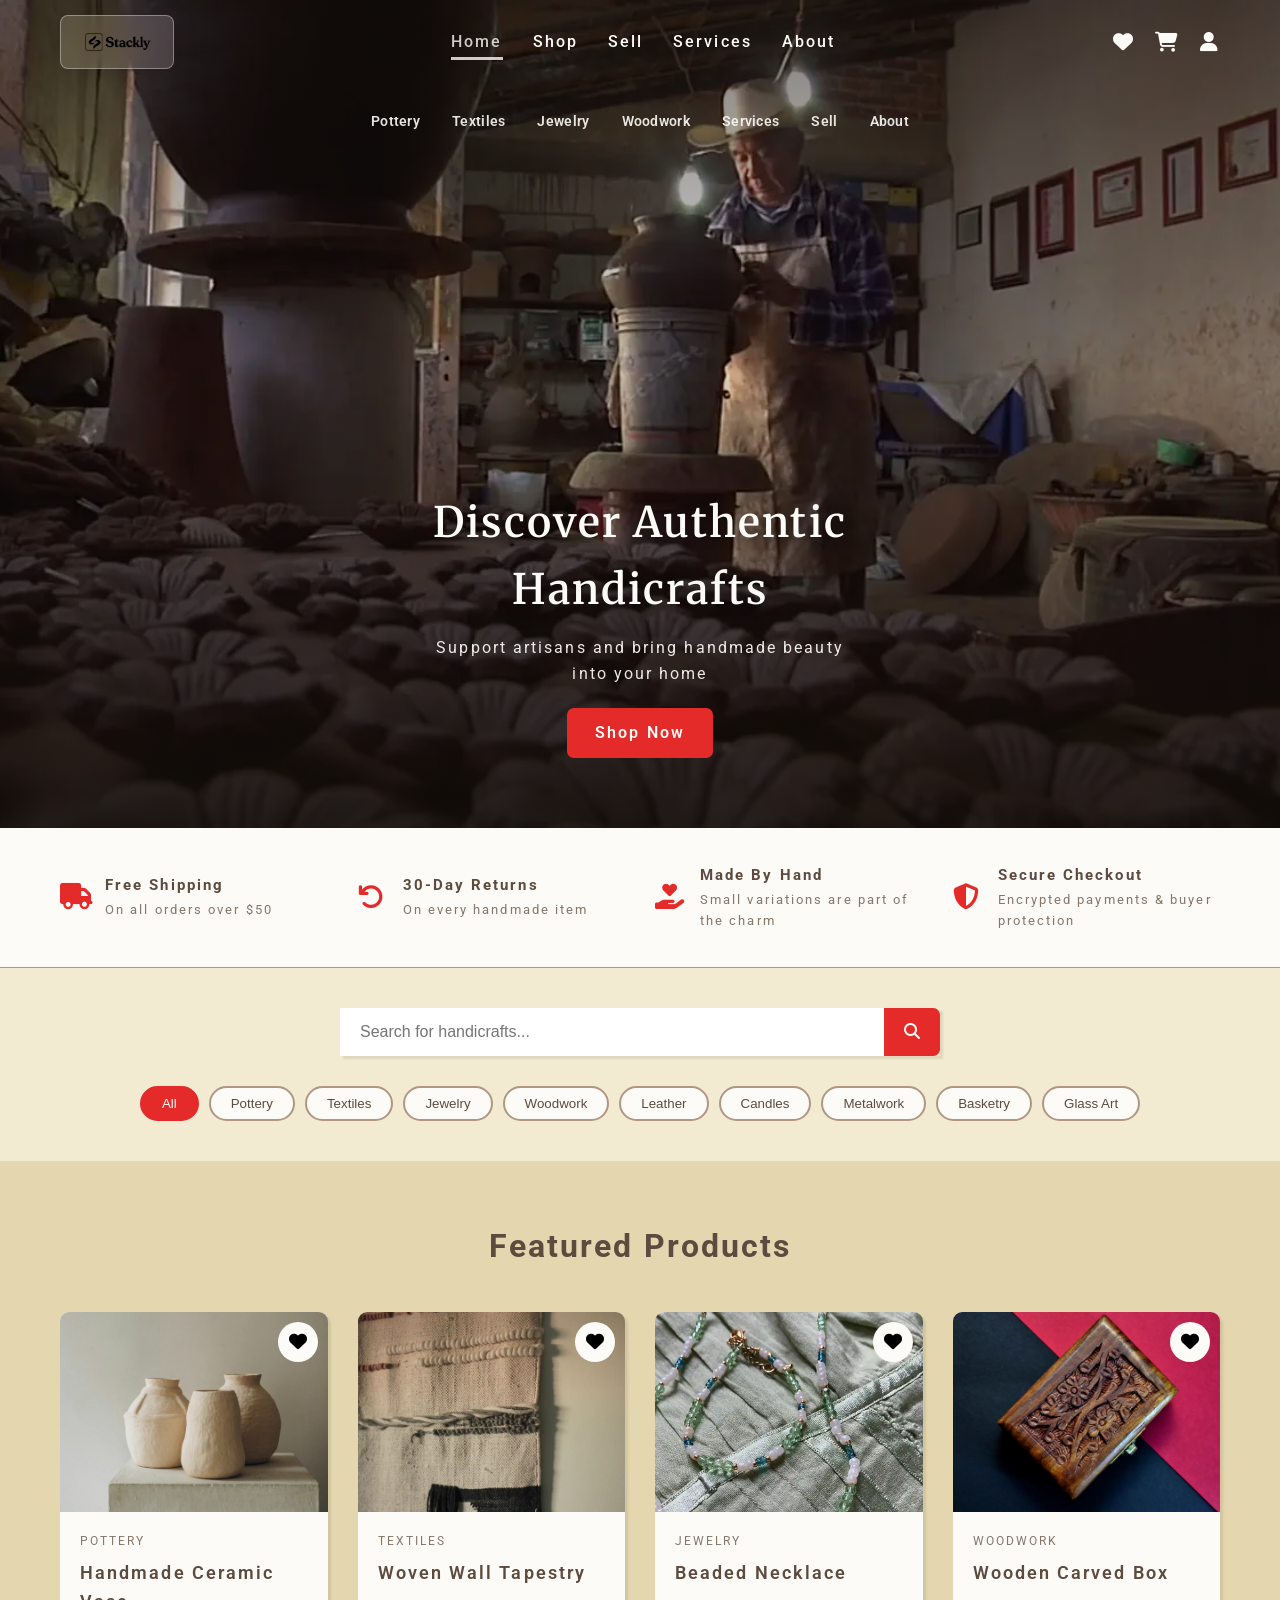
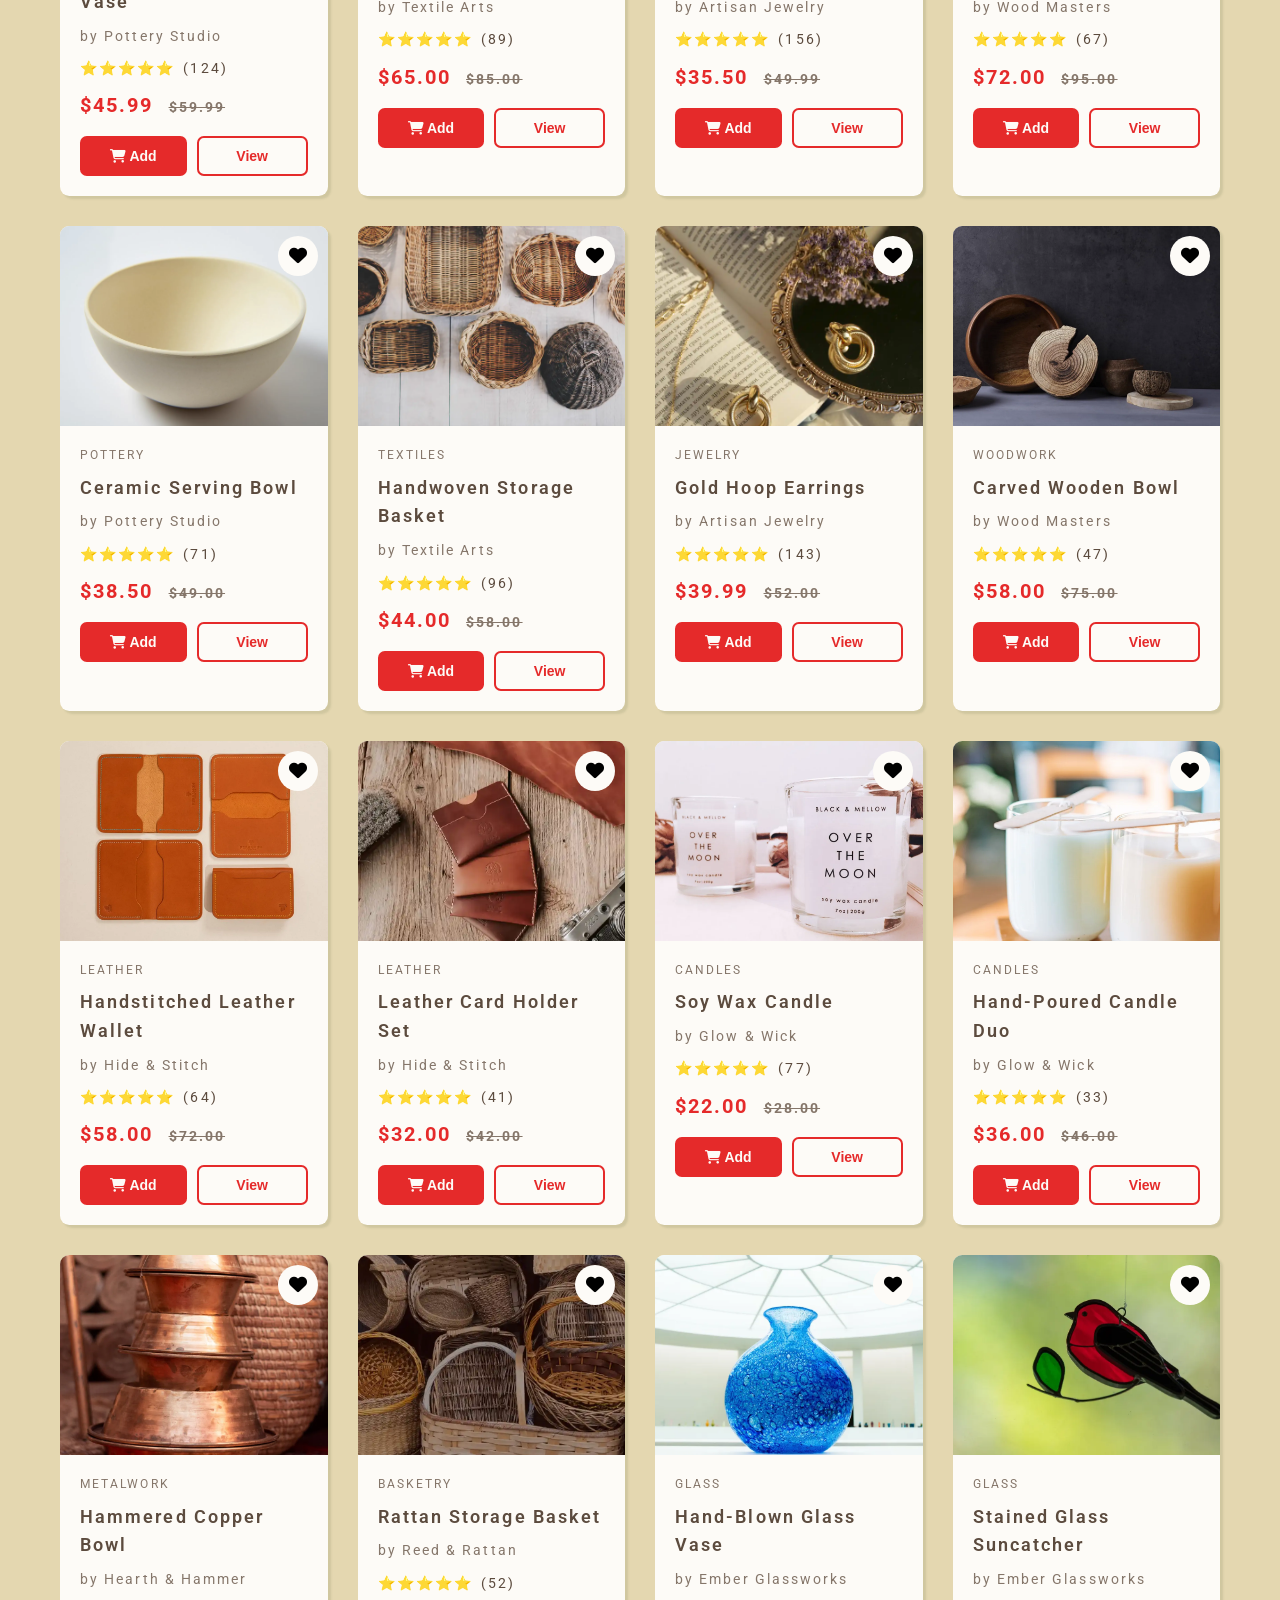
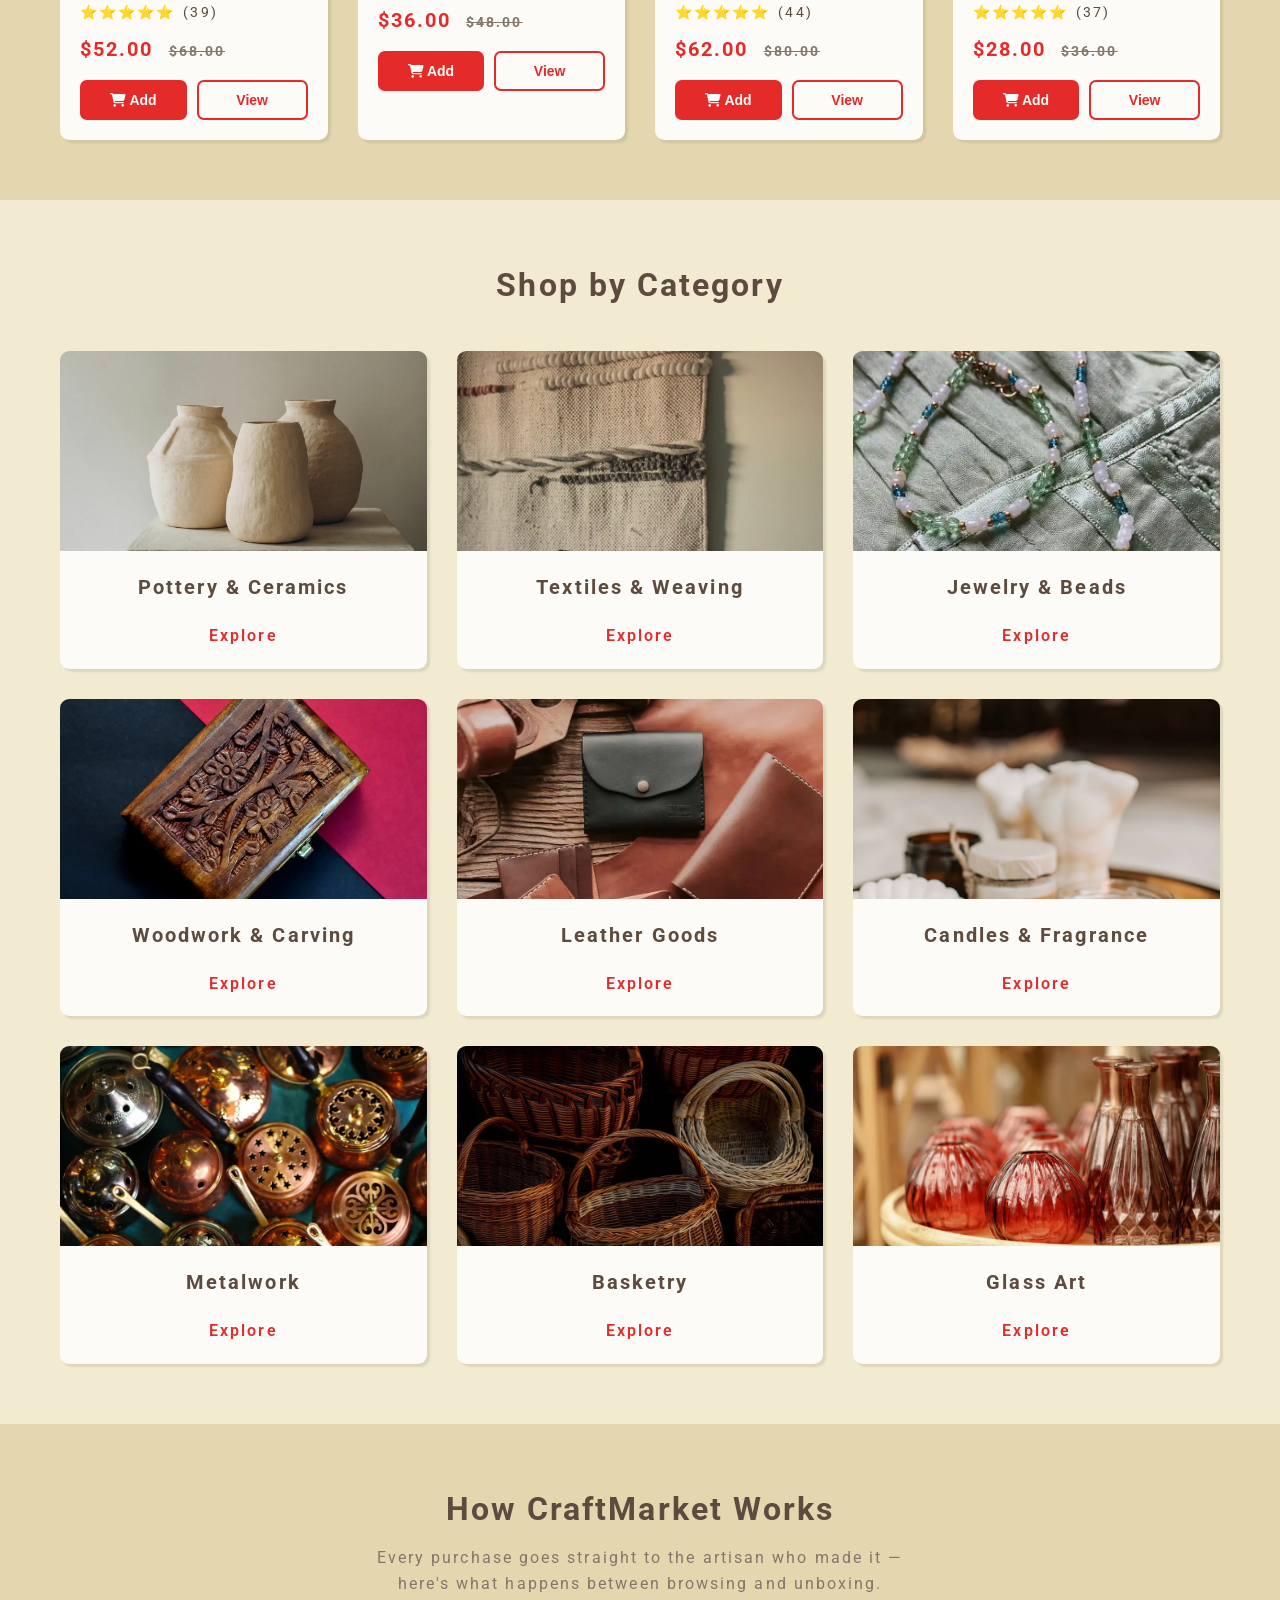
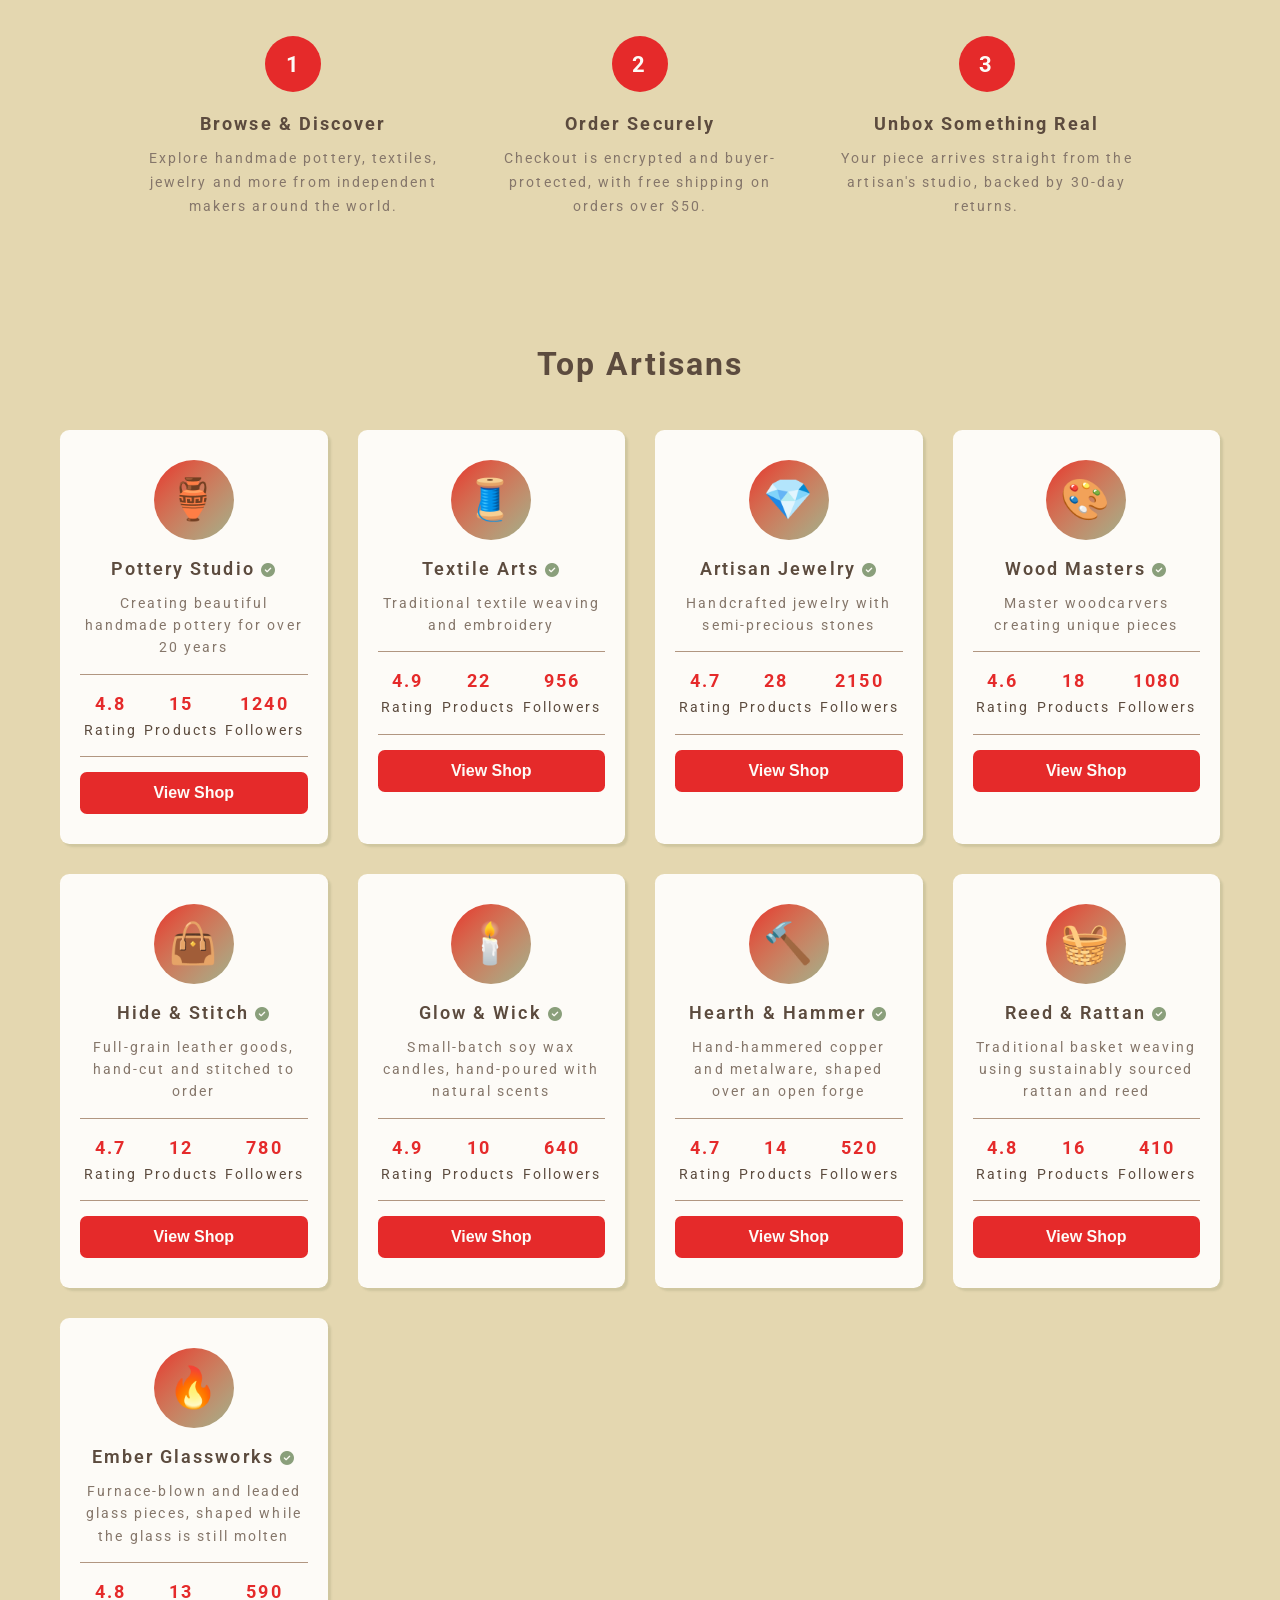
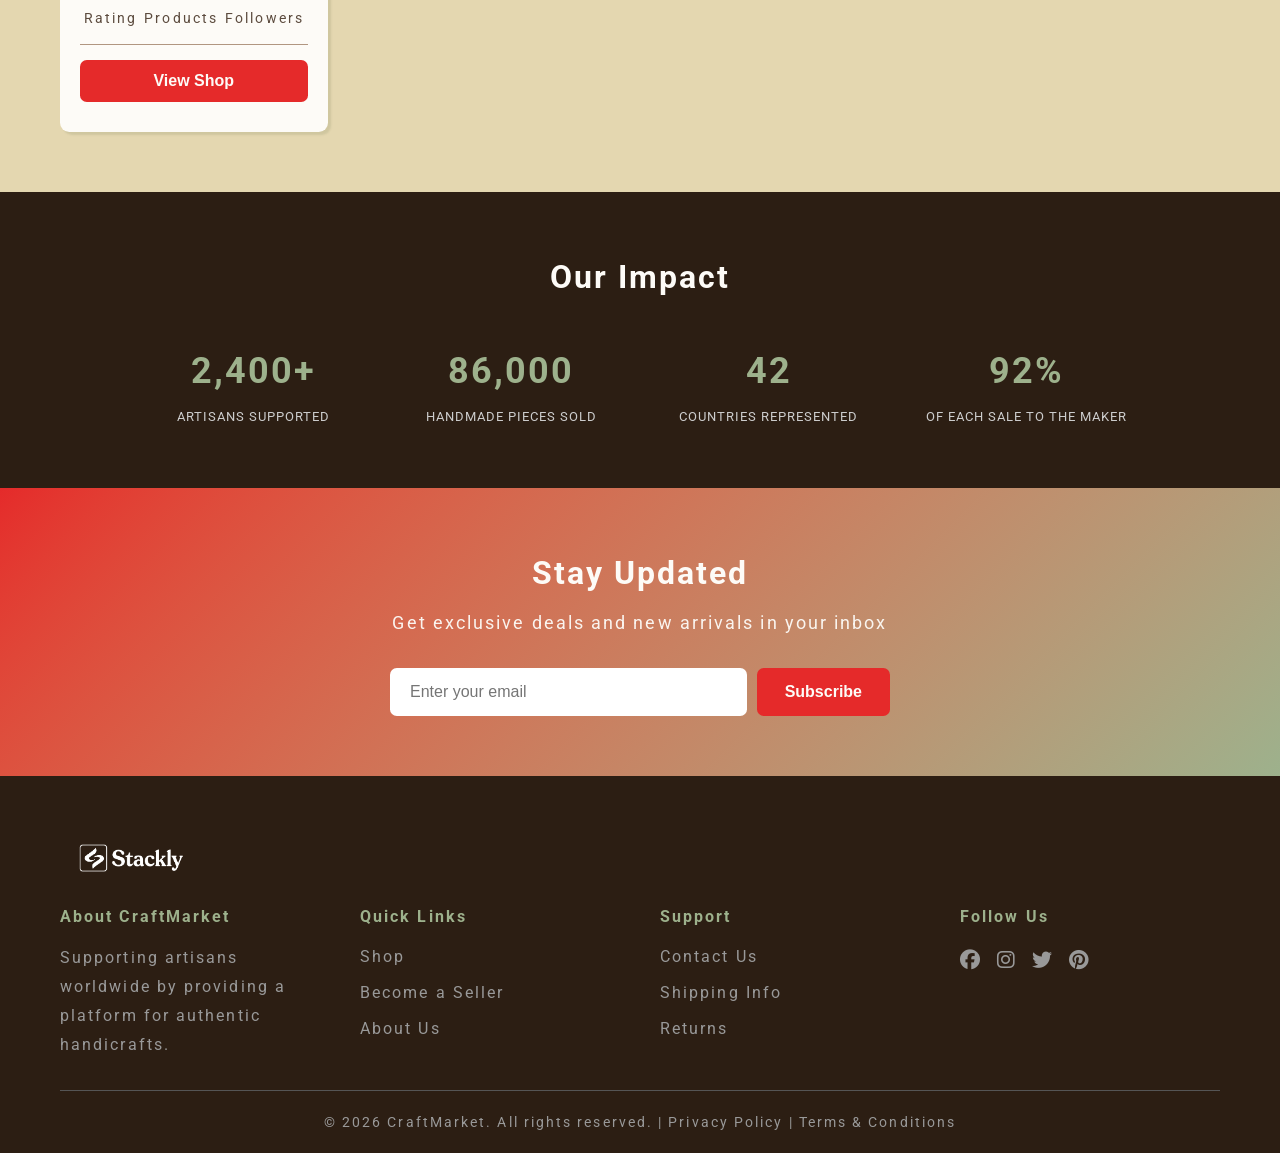
==== index.html @ 18a78c60 "first commit" ====
<!DOCTYPE html>
<html lang="en">
<head>
    <meta charset="UTF-8">
    <meta name="viewport" content="width=device-width, initial-scale=1.0">
    <title>CraftMarket - Handicrafts E-Commerce Marketplace</title>
    <link rel="stylesheet" href="css/styles.css">
    <link rel="stylesheet" href="https://cdnjs.cloudflare.com/ajax/libs/font-awesome/6.4.0/css/all.min.css">
    <link rel="preconnect" href="https://fonts.googleapis.com">
    <link rel="preconnect" href="https://fonts.gstatic.com" crossorigin>
    <link href="https://fonts.googleapis.com/css2?family=Roboto:wght@400;500;700&family=Roboto+Mono&family=Merriweather:wght@400;700&display=swap" rel="stylesheet">
</head>
<body>
    <!-- Navigation Header -->
    <header class="navbar navbar-overlay">
        <div class="container">
            <div class="navbar-content">
                <div class="logo">
                    <a href="index.html" class="logo-link">
                        <img src="assets/images/Stackly_logo_transparent.webp" alt="Stackly" class="logo-img">
                    </a>
                </div>
                <nav class="nav-menu">
                    <a href="index.html" class="nav-link active">Home</a>
                    <a href="pages/products.html" class="nav-link">Shop</a>
                    <a href="pages/seller-dashboard.html" class="nav-link">Sell</a>
                    <a href="pages/services.html" class="nav-link">Services</a>
                    <a href="pages/about.html" class="nav-link">About</a>
                </nav>
                <div class="nav-icons">
                    <a href="pages/wishlist.html" class="icon-link" title="Wishlist">
                        <i class="fas fa-heart"></i>
                        <span class="badge" id="wishlist-count">0</span>
                    </a>
                    <a href="pages/cart.html" class="icon-link" title="Shopping Cart">
                        <i class="fas fa-shopping-cart"></i>
                        <span class="badge" id="cart-count">0</span>
                    </a>
                    <a href="pages/account.html" class="icon-link" title="Account">
                        <i class="fas fa-user"></i>
                    </a>
                </div>
            </div>
        </div>
    </header>

    <!-- Hero Section -->
    <section class="hero hero-video">
        <video class="hero-video-bg active" data-slide="0" autoplay muted loop playsinline poster="assets/images/hero-poster.webp">
            <source src="assets/videos/hero-pottery.mp4" type="video/mp4">
        </video>
        <video class="hero-video-bg" data-slide="1" muted loop playsinline poster="assets/images/hero-poster.webp">
            <source src="assets/videos/hero-textiles.mp4" type="video/mp4">
        </video>
        <video class="hero-video-bg" data-slide="2" muted loop playsinline poster="assets/images/hero-poster.webp">
            <source src="assets/videos/hero-jewelry.mp4" type="video/mp4">
        </video>
        <video class="hero-video-bg" data-slide="3" muted loop playsinline poster="assets/images/hero-poster.webp">
            <source src="assets/videos/hero-woodwork.mp4" type="video/mp4">
        </video>
        <div class="hero-overlay"></div>

        <nav class="hero-category-nav">
            <a href="pages/products.html?category=pottery">Pottery</a>
            <a href="pages/products.html?category=textiles">Textiles</a>
            <a href="pages/products.html?category=jewelry">Jewelry</a>
            <a href="pages/products.html?category=woodwork">Woodwork</a>
            <a href="pages/services.html">Services</a>
            <a href="pages/seller-dashboard.html">Sell</a>
            <a href="pages/about.html">About</a>
        </nav>

        <div class="hero-content">
            <div class="hero-slide active" data-slide="0">
                <h1>Discover Authentic Handicrafts</h1>
                <p>Support artisans and bring handmade beauty into your home</p>
            </div>
            <div class="hero-slide" data-slide="1">
                <h1>Made By Hand, Made To Last</h1>
                <p>Every piece carries the mark of the artisan who shaped it</p>
            </div>
            <div class="hero-slide" data-slide="2">
                <h1>From Studio To Doorstep</h1>
                <p>Pottery, textiles, jewelry and woodwork from independent makers</p>
            </div>
            <div class="hero-slide" data-slide="3">
                <h1>Craft With A Story</h1>
                <p>Meet the artisans behind every piece in our collection</p>
            </div>
            <a href="pages/products.html" class="btn btn-primary">Shop Now</a>

        </div>
    </section>

    <!-- Trust Bar -->
    <section class="trust-bar">
        <div class="container">
            <div class="trust-bar-grid">
                <div class="trust-item">
                    <i class="fas fa-truck"></i>
                    <div>
                        <h4>Free Shipping</h4>
                        <p>On all orders over $50</p>
                    </div>
                </div>
                <div class="trust-item">
                    <i class="fas fa-undo"></i>
                    <div>
                        <h4>30-Day Returns</h4>
                        <p>On every handmade item</p>
                    </div>
                </div>
                <div class="trust-item">
                    <i class="fas fa-hand-holding-heart"></i>
                    <div>
                        <h4>Made By Hand</h4>
                        <p>Small variations are part of the charm</p>
                    </div>
                </div>
                <div class="trust-item">
                    <i class="fas fa-shield-alt"></i>
                    <div>
                        <h4>Secure Checkout</h4>
                        <p>Encrypted payments & buyer protection</p>
                    </div>
                </div>
            </div>
        </div>
    </section>

    <!-- Search Bar -->
    <section class="search-section">
        <div class="container">
            <div class="search-bar">
                <input type="text" id="search-input" placeholder="Search for handicrafts...">
                <button id="search-btn" class="btn btn-search">
                    <i class="fas fa-search"></i>
                </button>
            </div>
            <div class="filter-tags">
                <button class="filter-tag active" data-filter="all">All</button>
                <button class="filter-tag" data-filter="pottery">Pottery</button>
                <button class="filter-tag" data-filter="textiles">Textiles</button>
                <button class="filter-tag" data-filter="jewelry">Jewelry</button>
                <button class="filter-tag" data-filter="woodwork">Woodwork</button>
                <button class="filter-tag" data-filter="leather">Leather</button>
                <button class="filter-tag" data-filter="candles">Candles</button>
                <button class="filter-tag" data-filter="metalwork">Metalwork</button>
                <button class="filter-tag" data-filter="basketry">Basketry</button>
                <button class="filter-tag" data-filter="glass">Glass Art</button>
            </div>
        </div>
    </section>

    <!-- Featured Products -->
    <section class="featured">
        <div class="container">
            <h2>Featured Products</h2>
            <div class="product-grid" id="featured-products">
                <!-- Products loaded by JavaScript -->
            </div>
        </div>
    </section>

    <!-- Categories Section -->
    <section class="categories">
        <div class="container">
            <h2>Shop by Category</h2>
            <div class="category-grid">
                <div class="category-card">
                    <div class="category-image pottery"></div>
                    <h3>Pottery & Ceramics</h3>
                    <a href="pages/products.html?category=pottery">Explore</a>
                </div>
                <div class="category-card">
                    <div class="category-image textiles"></div>
                    <h3>Textiles & Weaving</h3>
                    <a href="pages/products.html?category=textiles">Explore</a>
                </div>
                <div class="category-card">
                    <div class="category-image jewelry"></div>
                    <h3>Jewelry & Beads</h3>
                    <a href="pages/products.html?category=jewelry">Explore</a>
                </div>
                <div class="category-card">
                    <div class="category-image woodwork"></div>
                    <h3>Woodwork & Carving</h3>
                    <a href="pages/products.html?category=woodwork">Explore</a>
                </div>
                <div class="category-card">
                    <div class="category-image leather"></div>
                    <h3>Leather Goods</h3>
                    <a href="pages/products.html?category=leather">Explore</a>
                </div>
                <div class="category-card">
                    <div class="category-image candles"></div>
                    <h3>Candles & Fragrance</h3>
                    <a href="pages/products.html?category=candles">Explore</a>
                </div>
                <div class="category-card">
                    <div class="category-image metalwork"></div>
                    <h3>Metalwork</h3>
                    <a href="pages/products.html?category=metalwork">Explore</a>
                </div>
                <div class="category-card">
                    <div class="category-image basketry"></div>
                    <h3>Basketry</h3>
                    <a href="pages/products.html?category=basketry">Explore</a>
                </div>
                <div class="category-card">
                    <div class="category-image glass"></div>
                    <h3>Glass Art</h3>
                    <a href="pages/products.html?category=glass">Explore</a>
                </div>
            </div>
        </div>
    </section>

    <!-- How It Works -->
    <section class="how-it-works">
        <div class="container">
            <h2>How CraftMarket Works</h2>
            <p>Every purchase goes straight to the artisan who made it — here's what happens between browsing and unboxing.</p>
            <div class="how-steps">
                <div class="how-step">
                    <div class="how-step-number">1</div>
                    <h3>Browse & Discover</h3>
                    <p>Explore handmade pottery, textiles, jewelry and more from independent makers around the world.</p>
                </div>
                <div class="how-step">
                    <div class="how-step-number">2</div>
                    <h3>Order Securely</h3>
                    <p>Checkout is encrypted and buyer-protected, with free shipping on orders over $50.</p>
                </div>
                <div class="how-step">
                    <div class="how-step-number">3</div>
                    <h3>Unbox Something Real</h3>
                    <p>Your piece arrives straight from the artisan's studio, backed by 30-day returns.</p>
                </div>
            </div>
        </div>
    </section>

    <!-- Top Sellers Section -->
    <section class="sellers">
        <div class="container">
            <h2>Top Artisans</h2>
            <div class="seller-grid" id="top-sellers">
                <!-- Sellers loaded by JavaScript -->
            </div>
        </div>
    </section>

    <!-- Impact Stats -->
    <section class="impact-stats">
        <div class="container">
            <h2>Our Impact</h2>
            <div class="impact-stats-grid">
                <div class="impact-stat">
                    <div class="number">2,400+</div>
                    <p>Artisans supported</p>
                </div>
                <div class="impact-stat">
                    <div class="number">86,000</div>
                    <p>Handmade pieces sold</p>
                </div>
                <div class="impact-stat">
                    <div class="number">42</div>
                    <p>Countries represented</p>
                </div>
                <div class="impact-stat">
                    <div class="number">92%</div>
                    <p>Of each sale to the maker</p>
                </div>
            </div>
        </div>
    </section>

    <!-- Newsletter Section -->
    <section class="newsletter">
        <div class="container">
            <h2>Stay Updated</h2>
            <p>Get exclusive deals and new arrivals in your inbox</p>
            <form class="newsletter-form" id="newsletter-form">
                <input type="email" placeholder="Enter your email" required>
                <button type="submit" class="btn btn-primary">Subscribe</button>
            </form>
        </div>
    </section>

    <!-- Footer -->
    <footer class="footer">
        <div class="container">
            <div class="footer-brand">
                <a href="index.html" class="logo-link">
                    <img src="assets/images/Stackly_logo_transparent.webp" alt="Stackly" class="footer-logo-img">
                </a>
            </div>
            <div class="footer-grid">
                <div class="footer-section">
                    <h4>About CraftMarket</h4>
                    <p>Supporting artisans worldwide by providing a platform for authentic handicrafts.</p>
                </div>
                <div class="footer-section">
                    <h4>Quick Links</h4>
                    <ul>
                        <li><a href="pages/products.html">Shop</a></li>
                        <li><a href="pages/seller-dashboard.html">Become a Seller</a></li>
                        <li><a href="pages/about.html">About Us</a></li>
                    </ul>
                </div>
                <div class="footer-section">
                    <h4>Support</h4>
                    <ul>
                        <li><a href="#">Contact Us</a></li>
                        <li><a href="#">Shipping Info</a></li>
                        <li><a href="#">Returns</a></li>
                    </ul>
                </div>
                <div class="footer-section">
                    <h4>Follow Us</h4>
                    <div class="social-links">
                        <a href="404.html" title="Facebook"><i class="fab fa-facebook"></i></a>
                        <a href="404.html" title="Instagram"><i class="fab fa-instagram"></i></a>
                        <a href="404.html" title="Twitter"><i class="fab fa-twitter"></i></a>
                        <a href="404.html" title="Pinterest"><i class="fab fa-pinterest"></i></a>
                    </div>
                </div>
            </div>
            <div class="footer-bottom">
                <p>&copy; 2026 CraftMarket. All rights reserved. | <a href="#">Privacy Policy</a> | <a href="#">Terms & Conditions</a></p>
            </div>
        </div>
    </footer>

    <script src="js/data.js"></script>
    <script src="js/script.js"></script>
</body>
</html>
---- css/styles.css ----
/* ============ THEME: "Aker" (community shadcn/ui theme, adapted) ============
   Aker ships OKLCH tokens for a shadcn/ui + Tailwind v4 setup; this project is
   plain CSS, so the same OKLCH values are mapped onto the variable names this
   stylesheet already uses, keeping every rule below unchanged.

   Two deliberate deviations from the source theme, since it targets shadcn's
   variant system (borders/ghost states) and this site relies on solid fills:
   - Aker's --secondary and --accent tokens are literally transparent by design.
     Used as-is here they'd make buttons/badges/hover states invisible, so
     --secondary-color borrows Aker's ring/chart-1 green as a real fill.
   - --warning-color has no Aker equivalent (the theme defines none), so it's a
     derived amber kept within the same warm hue family. */
:root {
    --primary-color: oklch(0.596 0.22 27.178);
    --secondary-color: oklch(0.735 0.056 130.849);
    --accent-color: oklch(0.714 0.098 29.983);
    --dark-bg: oklch(0.25 0.03 59.215);
    --light-bg: oklch(0.938 0.033 89.851);
    --bg-page: oklch(0.88 0.053 91.789);
    --text-dark: oklch(0.426 0.031 59.215);
    --text-light: oklch(0.576 0.026 60.932);
    --border-color: oklch(0.692 0.044 59.845);
    --success-color: oklch(0.676 0.057 132.448);
    --warning-color: oklch(0.75 0.15 70);
    --error-color: oklch(0.714 0.098 29.983);
    --white: oklch(0.989 0.006 84.566);

    --font-sans: 'Roboto', sans-serif;
    --font-serif: 'Merriweather', Georgia, serif;
    --font-mono: 'Roboto Mono', monospace;

    --radius: 0.425rem;
    --radius-lg: calc(var(--radius) + 0.15rem);
    --letter-spacing: 0.13em;

    --shadow-color: hsl(88 22% 35% / 0.15);
    --shadow: 3px 3px 2px 0 var(--shadow-color);
    --shadow-lg: 4px 4px 8px 0 hsl(88 22% 35% / 0.2);
}

* {
    margin: 0;
    padding: 0;
    box-sizing: border-box;
}

html {
    scroll-behavior: smooth;
}

body {
    font-family: var(--font-sans);
    letter-spacing: var(--letter-spacing);
    color: var(--text-dark);
    line-height: 1.6;
    background-color: var(--bg-page);
}

.container {
    max-width: 1200px;
    margin: 0 auto;
    padding: 0 20px;
}

/* ============ BUTTONS ============ */
.btn {
    padding: 12px 28px;
    border: none;
    border-radius: var(--radius);
    font-size: 16px;
    font-weight: 600;
    cursor: pointer;
    transition: all 0.3s ease;
    text-decoration: none;
    display: inline-block;
}

.btn-primary {
    background-color: var(--primary-color);
    color: var(--white);
}

.btn-primary:hover {
    background-color: var(--secondary-color);
    transform: translateY(-2px);
    box-shadow: var(--shadow-lg);
}

.btn-secondary {
    background-color: var(--secondary-color);
    color: var(--white);
}

.btn-secondary:hover {
    background-color: var(--primary-color);
}

.btn-outline {
    border: 2px solid var(--primary-color);
    color: var(--primary-color);
    background-color: transparent;
}

.btn-outline:hover {
    background-color: var(--primary-color);
    color: var(--white);
}

.btn-search {
    padding: 12px 20px;
    background-color: var(--primary-color);
    color: var(--white);
}

.btn-small {
    padding: 8px 16px;
    font-size: 14px;
}

.btn:disabled,
.btn[disabled] {
    opacity: 0.5;
    cursor: not-allowed;
}

.btn:disabled:hover,
.btn[disabled]:hover {
    transform: none;
    box-shadow: none;
    background-color: var(--primary-color);
}

/* ============ PAGE HEADER / BREADCRUMB ============ */
.page-header {
    padding: 40px 20px;
    background-color: var(--light-bg);
    text-align: center;
}

.page-header h1 {
    font-size: 32px;
    margin-bottom: 10px;
}

.page-header p {
    color: var(--text-light);
}

.breadcrumb {
    padding: 15px 0;
    font-size: 14px;
    color: var(--text-light);
}

.breadcrumb a {
    color: var(--primary-color);
    text-decoration: none;
}

.breadcrumb a:hover {
    text-decoration: underline;
}

/* ============ NAVBAR ============ */
.navbar {
    background-color: var(--white);
    border-bottom: 1px solid var(--border-color);
    position: sticky;
    top: 0;
    z-index: 1000;
    box-shadow: var(--shadow);
}

.navbar-content {
    display: flex;
    justify-content: space-between;
    align-items: center;
    padding: 15px 0;
}

.logo {
    font-size: 24px;
    font-weight: bold;
    color: var(--primary-color);
    display: flex;
    align-items: center;
    gap: 10px;
}

.logo i {
    font-size: 28px;
}

.logo-link {
    display: flex;
    align-items: center;
}

.logo-img {
    height: 64px;
    width: auto;
    display: block;
    /* Force the wordmark to solid black so it reads dark and crisp on any background. */
    filter: brightness(0) saturate(100%);
}

/* Glass card behind the logo over the transparent/dark hero video, so it reads
   clearly no matter what's playing behind it. */
.navbar-overlay .logo-link {
    background: rgba(255, 255, 255, 0.16);
    backdrop-filter: blur(12px) saturate(160%);
    -webkit-backdrop-filter: blur(12px) saturate(160%);
    border: 1px solid rgba(255, 255, 255, 0.35);
    border-radius: 8px;
    padding: 6px 12px;
    box-shadow: 0 4px 24px rgba(0, 0, 0, 0.18);
}

.navbar-overlay .logo-img {
    height: 40px;
}

.nav-menu {
    display: flex;
    gap: 30px;
}

.nav-link {
    text-decoration: none;
    color: var(--text-dark);
    font-weight: 500;
    position: relative;
    transition: color 0.3s ease;
}

.nav-link:hover,
.nav-link.active {
    color: var(--primary-color);
}

.nav-link::after {
    content: '';
    position: absolute;
    bottom: -5px;
    left: 0;
    width: 0;
    height: 3px;
    background-color: var(--primary-color);
    transition: width 0.3s ease;
}

.nav-link:hover::after,
.nav-link.active::after {
    width: 100%;
}

.nav-icons {
    display: flex;
    gap: 20px;
    align-items: center;
}

.icon-link {
    position: relative;
    color: var(--text-dark);
    font-size: 20px;
    text-decoration: none;
    transition: color 0.3s ease;
}

.icon-link:hover {
    color: var(--primary-color);
}

.badge {
    position: absolute;
    top: -8px;
    right: -8px;
    background-color: var(--accent-color);
    color: var(--white);
    border-radius: 50%;
    width: 20px;
    height: 20px;
    display: flex;
    align-items: center;
    justify-content: center;
    font-size: 12px;
    font-weight: bold;
}

/* ============ HERO SECTION ============ */
.hero {
    background: linear-gradient(135deg, var(--primary-color), var(--secondary-color));
    color: var(--white);
    padding: 100px 20px;
    text-align: center;
    position: relative;
    overflow: hidden;
}

.hero::before {
    content: '';
    position: absolute;
    top: -50%;
    right: -10%;
    width: 500px;
    height: 500px;
    background-color: rgba(255, 255, 255, 0.1);
    border-radius: 50%;
}

.hero-content {
    position: relative;
    z-index: 1;
    max-width: 600px;
    margin: 0 auto;
}

.hero h1 {
    font-size: 48px;
    margin-bottom: 15px;
    text-shadow: 2px 2px 4px rgba(0, 0, 0, 0.3);
}

.hero p {
    font-size: 20px;
    margin-bottom: 30px;
    opacity: 0.95;
}

/* ============ HERO — VIDEO BACKGROUND (HOMEPAGE) ============ */
.navbar.navbar-overlay {
    position: absolute;
    top: 0;
    left: 0;
    right: 0;
    background: transparent;
    border-bottom: none;
    box-shadow: none;
    z-index: 10;
}

.navbar-overlay .logo,
.navbar-overlay .nav-link,
.navbar-overlay .icon-link {
    color: var(--white);
}

.navbar-overlay .nav-link:hover,
.navbar-overlay .nav-link.active {
    color: var(--white);
    opacity: 0.8;
}

.navbar-overlay .nav-link::after {
    background-color: var(--white);
}

.hero-video {
    background: none;
    position: relative;
    height: 92vh;
    min-height: 640px;
    padding: 0 20px 70px;
    display: flex;
    flex-direction: column;
    justify-content: flex-end;
    cursor: grab;
    touch-action: pan-y;
    user-select: none;
    align-items: center;
}

.hero-video::before {
    content: none;
}

.hero-video-bg {
    position: absolute;
    inset: 0;
    width: 100%;
    height: 100%;
    object-fit: cover;
    z-index: 0;
    opacity: 0;
    transition: opacity 0.8s ease;
}

.hero-video-bg.active {
    opacity: 1;
    z-index: 1;
}

.hero-overlay {
    position: absolute;
    inset: 0;
    background: linear-gradient(180deg, rgba(20, 14, 8, 0.55) 0%, rgba(20, 14, 8, 0.15) 45%, rgba(20, 14, 8, 0.75) 100%);
    z-index: 1;
}

.hero-category-nav {
    position: relative;
    z-index: 2;
    display: flex;
    flex-wrap: wrap;
    justify-content: center;
    gap: 32px;
    padding-top: 110px;
    margin-bottom: auto;
}

.hero-category-nav a {
    color: var(--white);
    text-decoration: none;
    font-size: 14px;
    font-weight: 600;
    letter-spacing: 0.3px;
    opacity: 0.9;
    transition: opacity 0.3s ease;
}

.hero-category-nav a:hover {
    opacity: 1;
    text-decoration: underline;
}

.hero-video .hero-content {
    position: relative;
    z-index: 2;
    max-width: 640px;
}

.hero-slide {
    display: none;
}

.hero-slide.active {
    display: block;
    animation: heroSlideIn 0.6s ease;
}

@keyframes heroSlideIn {
    from { opacity: 0; transform: translateY(10px); }
    to { opacity: 1; transform: translateY(0); }
}

.hero-video .hero-content h1 {
    font-family: var(--font-serif);
    font-size: 42px;
    font-weight: 600;
    margin-bottom: 12px;
    text-shadow: 0 2px 12px rgba(0, 0, 0, 0.4);
}

.hero-video .hero-content p {
    font-size: 16px;
    opacity: 0.92;
    margin-bottom: 22px;
    max-width: 440px;
    margin-left: auto;
    margin-right: auto;
}

@media (max-width: 768px) {
    .hero-video {
        height: 85vh;
        min-height: 560px;
        padding-bottom: 45px;
    }

    .hero-category-nav {
        gap: 16px;
        padding-top: 95px;
    }

    .hero-video .hero-content h1 {
        font-size: 26px;
    }
}

@media (max-width: 480px) {
    .hero-category-nav a {
        font-size: 12px;
    }
}

/* ============ 404 PAGE ============ */
.error-hero {
    height: 100vh;
    min-height: 640px;
    display: flex;
    align-items: center;
    justify-content: center;
}

/* No category nav on this page — darken a touch more so text stays readable
   without it pinning the eye to the top of the frame. */
.error-overlay {
    background: rgba(20, 14, 8, 0.55);
}

.error-content {
    max-width: 560px;
}

.hero-video .hero-content .error-code {
    font-family: var(--font-serif);
    font-size: 110px;
    font-weight: 700;
    line-height: 1;
    margin-bottom: 8px;
    opacity: 1;
    max-width: none;
    text-shadow: 0 4px 20px rgba(0, 0, 0, 0.45);
}

@media (max-width: 768px) {
    .hero-video .hero-content .error-code {
        font-size: 72px;
    }
}

/* ============ SEARCH SECTION ============ */
.search-section {
    padding: 40px 20px;
    background-color: var(--light-bg);
}

.search-bar {
    display: flex;
    max-width: 600px;
    margin: 0 auto 30px;
    box-shadow: var(--shadow);
}

.search-bar input {
    flex: 1;
    padding: 15px 20px;
    border: none;
    font-size: 16px;
    outline: none;
}

.search-bar .btn-search {
    margin: 0;
    border-radius: 0 var(--radius) var(--radius) 0;
}

.filter-tags {
    display: flex;
    justify-content: center;
    gap: 10px;
    flex-wrap: wrap;
}

.filter-tag {
    padding: 8px 20px;
    border: 2px solid var(--border-color);
    background-color: var(--white);
    color: var(--text-dark);
    border-radius: 25px;
    cursor: pointer;
    font-weight: 500;
    transition: all 0.3s ease;
}

.filter-tag:hover,
.filter-tag.active {
    border-color: var(--primary-color);
    background-color: var(--primary-color);
    color: var(--white);
}

/* ============ PRODUCT GRID ============ */
.featured,
.sellers {
    padding: 60px 20px;
}

.featured > .container,
.sellers > .container {
    display: flex;
    flex-direction: column;
}

.featured h2,
.sellers h2,
.categories h2 {
    font-size: 32px;
    margin-bottom: 40px;
    color: var(--text-dark);
    text-align: center;
}

.product-grid,
.seller-grid {
    display: grid;
    grid-template-columns: repeat(auto-fill, minmax(250px, 1fr));
    gap: 30px;
}

/* ============ PRODUCT CARD ============ */
.product-card {
    background-color: var(--white);
    border-radius: var(--radius-lg);
    overflow: hidden;
    box-shadow: var(--shadow);
    transition: all 0.3s ease;
    cursor: pointer;
}

.product-card:hover {
    transform: translateY(-5px);
    box-shadow: var(--shadow-lg);
}

.product-image {
    position: relative;
    width: 100%;
    height: 200px;
    background: linear-gradient(135deg, #f5deb3, #deb887);
    display: flex;
    align-items: center;
    justify-content: center;
    font-size: 60px;
    overflow: hidden;
}

.product-image img {
    width: 100%;
    height: 100%;
    object-fit: cover;
}

.stock-badge {
    position: absolute;
    top: 10px;
    left: 10px;
    background-color: var(--error-color);
    color: var(--white);
    font-size: 11px;
    font-weight: 700;
    text-transform: uppercase;
    letter-spacing: 0.5px;
    padding: 4px 10px;
    border-radius: 20px;
}

.wishlist-btn {
    position: absolute;
    top: 10px;
    right: 10px;
    background-color: var(--white);
    border: none;
    width: 40px;
    height: 40px;
    border-radius: 50%;
    cursor: pointer;
    font-size: 18px;
    display: flex;
    align-items: center;
    justify-content: center;
    transition: all 0.3s ease;
}

.wishlist-btn:hover,
.wishlist-btn.active {
    background-color: var(--accent-color);
    color: var(--white);
}

.product-info {
    padding: 20px;
}

.product-category {
    font-size: 12px;
    color: var(--text-light);
    text-transform: uppercase;
    margin-bottom: 8px;
}

.product-name {
    font-size: 18px;
    font-weight: 600;
    margin-bottom: 8px;
    color: var(--text-dark);
}

.product-seller {
    font-size: 14px;
    color: var(--text-light);
    margin-bottom: 10px;
}

.product-rating {
    display: flex;
    align-items: center;
    gap: 8px;
    margin-bottom: 10px;
    font-size: 14px;
}

.stars {
    color: #FFD700;
}

.product-price {
    font-size: 20px;
    font-weight: bold;
    color: var(--primary-color);
    margin-bottom: 15px;
}

.product-actions {
    display: flex;
    gap: 10px;
}

.product-actions .btn {
    flex: 1;
    padding: 10px;
    font-size: 14px;
}

/* ============ CATEGORIES SECTION ============ */
.categories {
    padding: 60px 20px;
    background-color: var(--light-bg);
}

.category-grid {
    display: grid;
    /* 280px keeps this at exactly 3 columns on desktop (9 cards = 3 even rows) */
    grid-template-columns: repeat(auto-fit, minmax(280px, 1fr));
    gap: 30px;
}

.category-card {
    background-color: var(--white);
    border-radius: var(--radius-lg);
    overflow: hidden;
    text-align: center;
    cursor: pointer;
    transition: all 0.3s ease;
    box-shadow: var(--shadow);
}

.category-card:hover {
    transform: translateY(-5px);
    box-shadow: var(--shadow-lg);
}

.category-image {
    width: 100%;
    height: 200px;
    background-size: cover;
    background-position: center;
    transition: transform 0.3s ease;
}

.category-card:hover .category-image {
    transform: scale(1.1);
}

.pottery {
    background-color: #CD853F;
    background-image: url('../assets/images/products/p1-ceramic-vase.webp');
}

.textiles {
    background-color: #FF8C00;
    background-image: url('../assets/images/products/p2-woven-tapestry.webp');
}

.jewelry {
    background-color: #FFA500;
    background-image: url('../assets/images/products/p3-beaded-necklace.webp');
}

.woodwork {
    background-color: #8B4513;
    background-image: url('../assets/images/products/p4-carved-wood-box.webp');
}

.leather {
    background-color: #6F4E37;
    background-image: url('../assets/images/leather-goods-category.webp');
}

.candles {
    background-color: #E8DCC8;
    background-image: url('../assets/images/candles-category.webp');
}

.metalwork {
    background-color: #B87333;
    background-image: url('../assets/images/metalwork-category.webp');
}

.basketry {
    background-color: #C4A46B;
    background-image: url('../assets/images/basketry-category.webp');
}

.glass {
    background-color: #7FA6A0;
    background-image: url('../assets/images/glass-category.webp');
}

.category-card h3 {
    font-size: 20px;
    padding: 20px 15px 10px;
    color: var(--text-dark);
}

.category-card a {
    display: inline-block;
    padding: 10px 20px 20px;
    color: var(--primary-color);
    text-decoration: none;
    font-weight: 600;
    transition: color 0.3s ease;
}

.category-card:hover a {
    color: var(--secondary-color);
}

/* ============ SELLER CARD ============ */
.seller-card {
    background-color: var(--white);
    border-radius: var(--radius-lg);
    padding: 30px 20px;
    text-align: center;
    box-shadow: var(--shadow);
    transition: all 0.3s ease;
}

.seller-card:hover {
    transform: translateY(-5px);
    box-shadow: var(--shadow-lg);
}

.seller-avatar {
    width: 80px;
    height: 80px;
    border-radius: 50%;
    background: linear-gradient(135deg, var(--primary-color), var(--secondary-color));
    margin: 0 auto 15px;
    display: flex;
    align-items: center;
    justify-content: center;
    font-size: 40px;
    color: var(--white);
}

.seller-name {
    font-size: 18px;
    font-weight: 600;
    margin-bottom: 8px;
    color: var(--text-dark);
}

.seller-info {
    font-size: 14px;
    color: var(--text-light);
    margin-bottom: 15px;
}

.seller-stats {
    display: flex;
    justify-content: space-around;
    padding: 15px 0;
    border-top: 1px solid var(--border-color);
    border-bottom: 1px solid var(--border-color);
    margin-bottom: 15px;
    font-size: 14px;
}

.seller-stats div {
    text-align: center;
}

.seller-stats strong {
    display: block;
    color: var(--primary-color);
    font-size: 18px;
}

.seller-card .btn {
    width: 100%;
}

/* ============ TRUST BAR ============ */
.trust-bar {
    padding: 35px 20px;
    background-color: var(--white);
    border-bottom: 1px solid var(--border-color);
}

.trust-bar-grid {
    display: grid;
    grid-template-columns: repeat(auto-fit, minmax(220px, 1fr));
    gap: 30px;
    max-width: 1200px;
    margin: 0 auto;
}

.trust-item {
    display: flex;
    align-items: center;
    gap: 15px;
}

.trust-item i {
    font-size: 26px;
    color: var(--primary-color);
    flex-shrink: 0;
    width: 30px;
    text-align: center;
}

.trust-item h4 {
    font-size: 15px;
    margin-bottom: 3px;
    color: var(--text-dark);
}

.trust-item p {
    font-size: 13px;
    color: var(--text-light);
    margin: 0;
}

/* ============ HOW IT WORKS ============ */
.how-it-works {
    padding: 60px 20px;
}

.how-it-works h2 {
    font-size: 32px;
    margin-bottom: 10px;
    color: var(--text-dark);
    text-align: center;
}

.how-it-works > .container > p {
    text-align: center;
    color: var(--text-light);
    max-width: 560px;
    margin: 0 auto 40px;
}

.how-steps {
    display: grid;
    grid-template-columns: repeat(auto-fit, minmax(220px, 1fr));
    gap: 40px;
    max-width: 1000px;
    margin: 0 auto;
    text-align: center;
}

.how-step-number {
    width: 56px;
    height: 56px;
    border-radius: 50%;
    background-color: var(--primary-color);
    color: var(--white);
    display: flex;
    align-items: center;
    justify-content: center;
    font-size: 22px;
    font-weight: bold;
    margin: 0 auto 18px;
}

.how-step h3 {
    font-size: 18px;
    margin-bottom: 8px;
    color: var(--text-dark);
}

.how-step p {
    color: var(--text-light);
    font-size: 14px;
    line-height: 1.7;
}

/* ============ IMPACT STATS ============ */
.impact-stats {
    padding: 60px 20px;
    background-color: var(--dark-bg);
    color: var(--white);
}

.impact-stats h2 {
    font-size: 32px;
    margin-bottom: 40px;
    color: var(--white);
    text-align: center;
}

.impact-stats-grid {
    display: grid;
    grid-template-columns: repeat(auto-fit, minmax(180px, 1fr));
    gap: 30px;
    max-width: 1000px;
    margin: 0 auto;
    text-align: center;
}

.impact-stat .number {
    font-size: 36px;
    font-weight: bold;
    color: var(--secondary-color);
    margin-bottom: 6px;
}

.impact-stat p {
    font-size: 13px;
    text-transform: uppercase;
    letter-spacing: 1px;
    color: #ccc;
    margin: 0;
}

/* ============ NEWSLETTER ============ */
.newsletter {
    background: linear-gradient(135deg, var(--primary-color), var(--secondary-color));
    color: var(--white);
    padding: 60px 20px;
    text-align: center;
}

.newsletter h2 {
    font-size: 32px;
    margin-bottom: 10px;
    color: var(--white);
}

.newsletter p {
    font-size: 18px;
    margin-bottom: 30px;
    opacity: 0.95;
}

.newsletter-form {
    max-width: 500px;
    margin: 0 auto;
    display: flex;
    gap: 10px;
}

.newsletter-form input {
    flex: 1;
    padding: 15px 20px;
    border: none;
    border-radius: var(--radius);
    font-size: 16px;
    outline: none;
}

.newsletter-form .btn {
    border-radius: var(--radius);
}

/* ============ FOOTER ============ */
.footer {
    background-color: var(--dark-bg);
    color: var(--white);
    padding: 50px 20px 20px;
}

.footer-brand {
    margin-bottom: 14px;
}

.footer-logo-img {
    height: 64px;
    width: auto;
    display: block;
    /* Logo asset is black — invert it to white for the dark footer background. */
    filter: brightness(0) invert(1);
}

.footer-grid {
    display: grid;
    grid-template-columns: repeat(auto-fit, minmax(250px, 1fr));
    gap: 40px;
    margin-bottom: 30px;
}

.footer-section h4 {
    font-size: 16px;
    margin-bottom: 15px;
    color: var(--secondary-color);
}

.footer-section p {
    color: #999;
    line-height: 1.8;
}

.footer-section ul {
    list-style: none;
}

.footer-section ul li {
    margin-bottom: 10px;
}

.footer-section ul li a {
    color: #999;
    text-decoration: none;
    transition: color 0.3s ease;
}

.footer-section ul li a:hover {
    color: var(--secondary-color);
}

.social-links {
    display: flex;
    gap: 15px;
}

.social-links a {
    color: #999;
    font-size: 20px;
    text-decoration: none;
    transition: color 0.3s ease;
}

.social-links a:hover {
    color: var(--secondary-color);
}

.footer-bottom {
    border-top: 1px solid #555;
    padding-top: 20px;
    text-align: center;
    color: #999;
    font-size: 14px;
}

.footer-bottom a {
    color: #999;
    text-decoration: none;
    transition: color 0.3s ease;
}

.footer-bottom a:hover {
    color: var(--secondary-color);
}

/* ============ RESPONSIVE ============ */
@media (max-width: 768px) {
    .nav-menu {
        gap: 15px;
    }

    .hero h1 {
        font-size: 32px;
    }

    .hero p {
        font-size: 16px;
    }

    .product-grid,
    .seller-grid,
    .category-grid {
        grid-template-columns: repeat(auto-fill, minmax(180px, 1fr));
        gap: 20px;
    }

    .newsletter-form {
        flex-direction: column;
    }

    .filter-tag {
        padding: 6px 15px;
        font-size: 14px;
    }
}

@media (max-width: 480px) {
    .navbar-content {
        flex-wrap: wrap;
    }

    .nav-menu {
        order: 3;
        width: 100%;
        gap: 15px;
        margin-top: 15px;
    }

    .hero h1 {
        font-size: 24px;
    }

    .product-grid,
    .seller-grid,
    .category-grid {
        grid-template-columns: 1fr;
    }

    .featured,
    .sellers {
        padding: 40px 20px;
    }
}
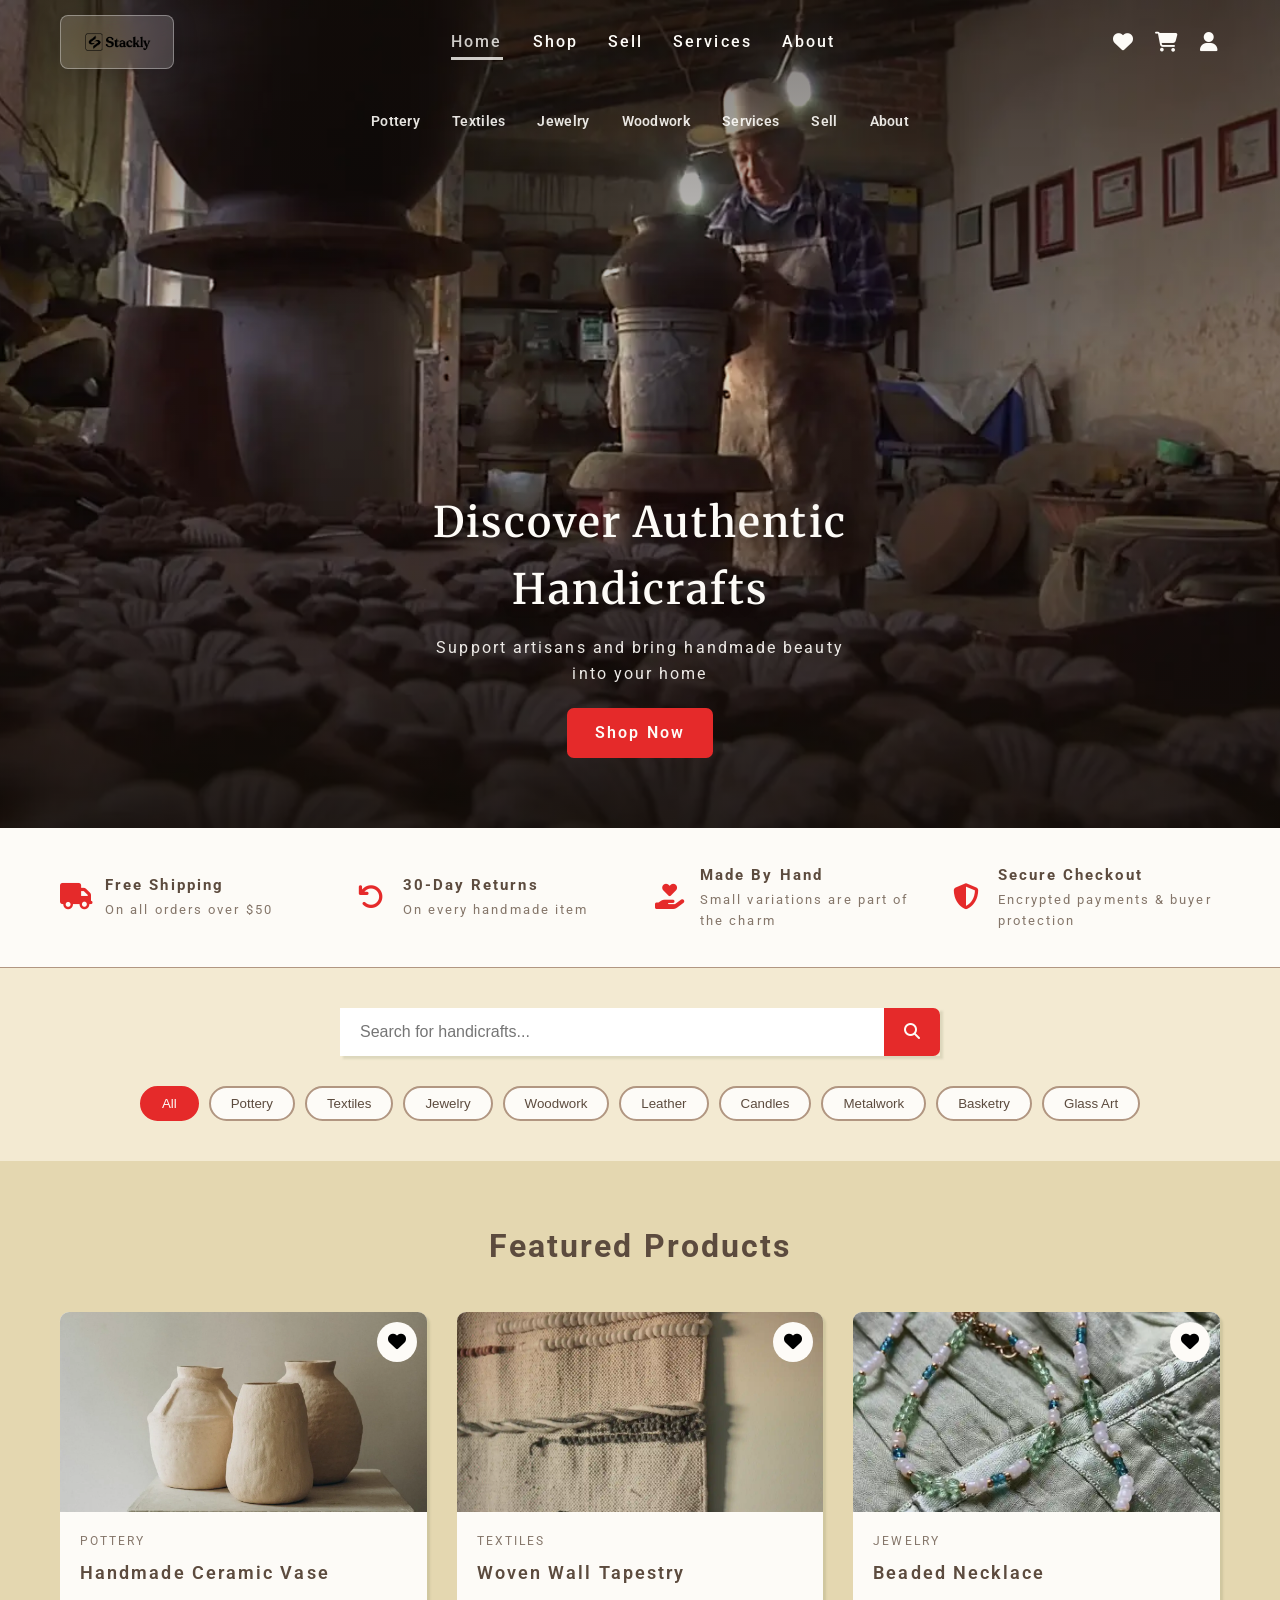
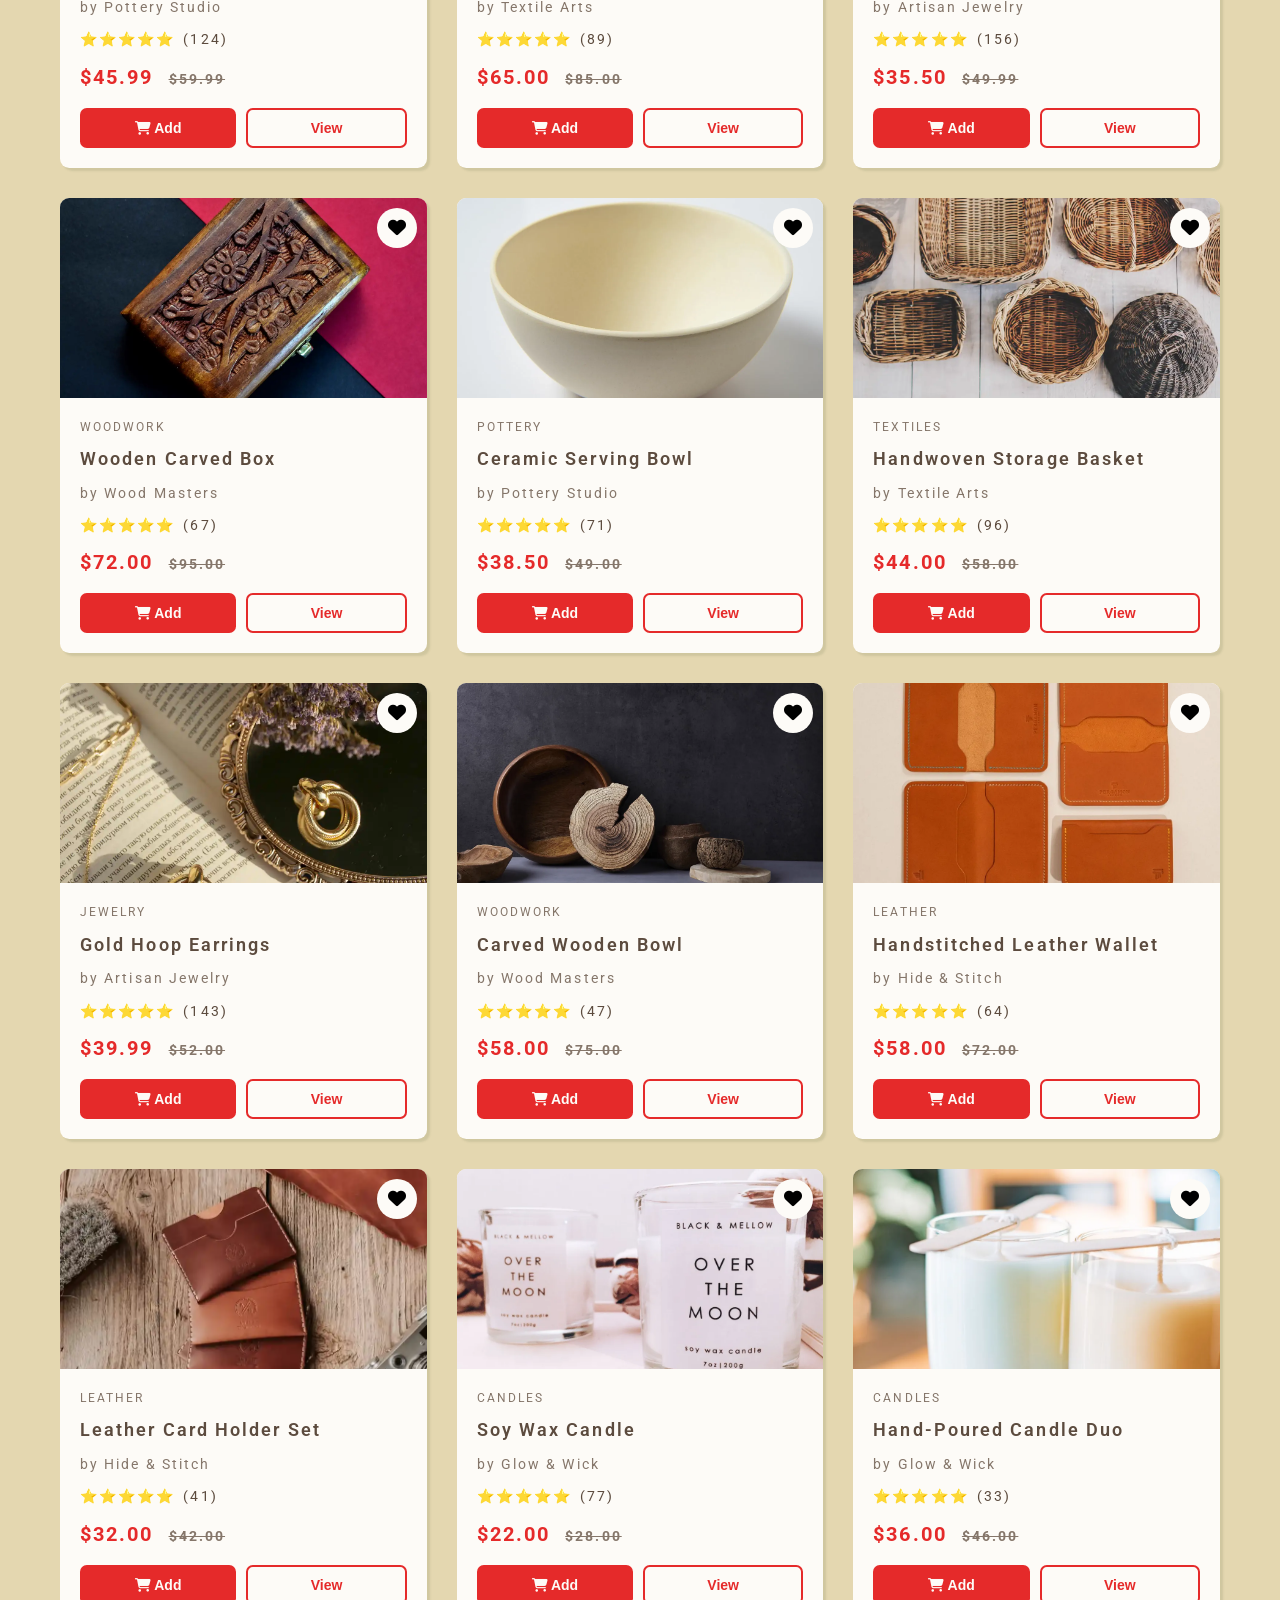
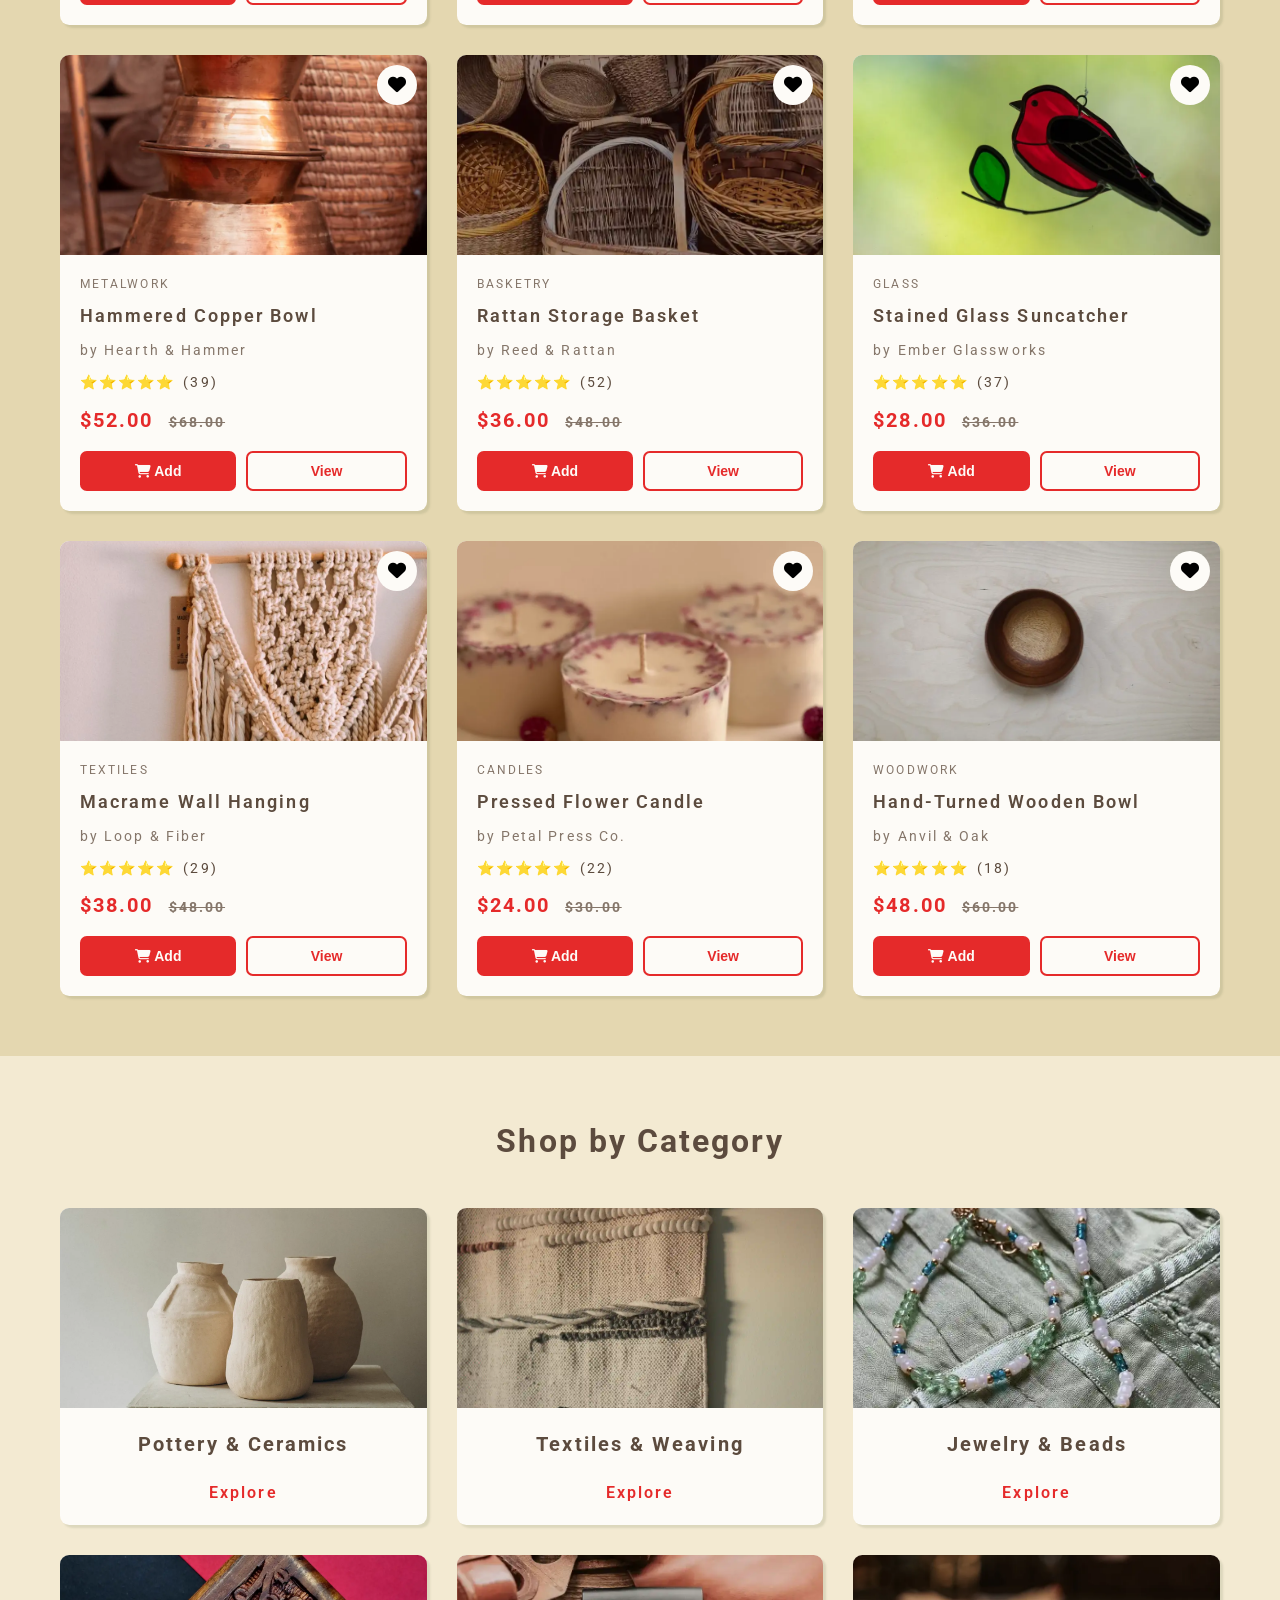
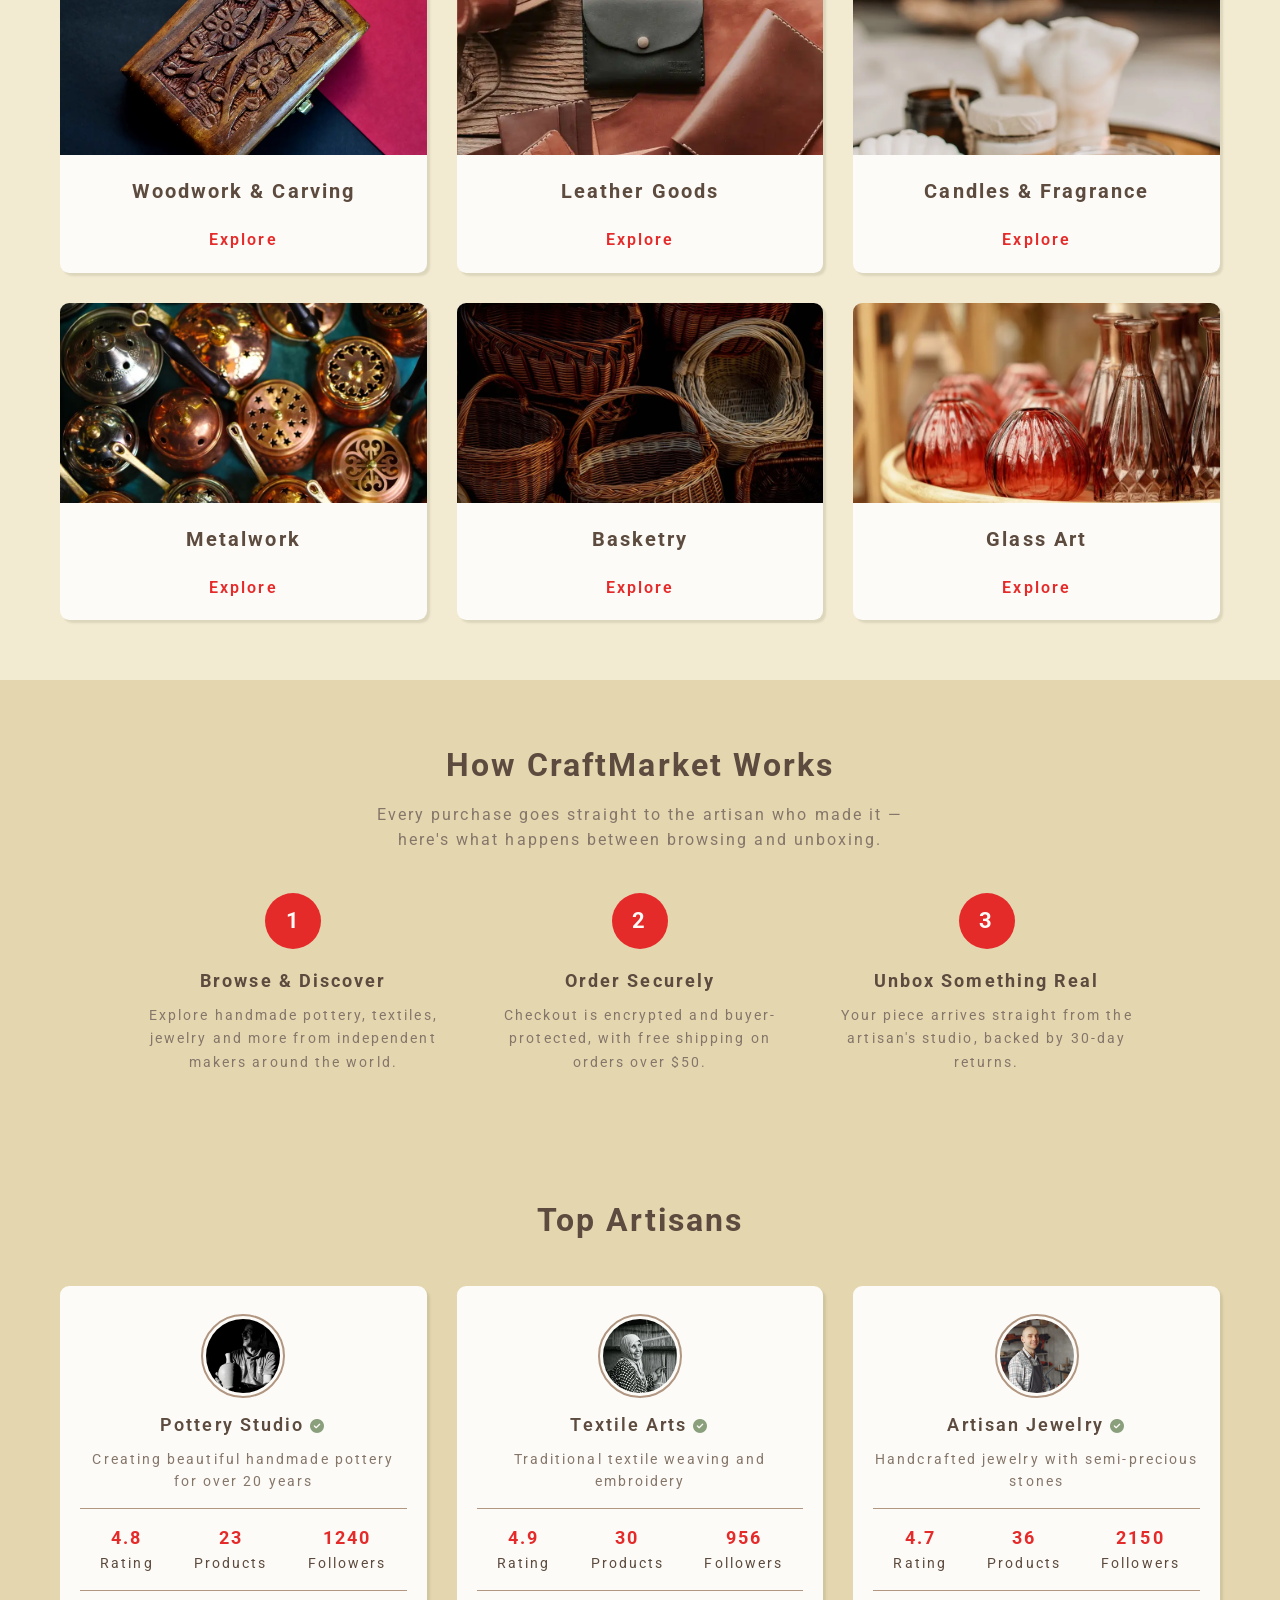
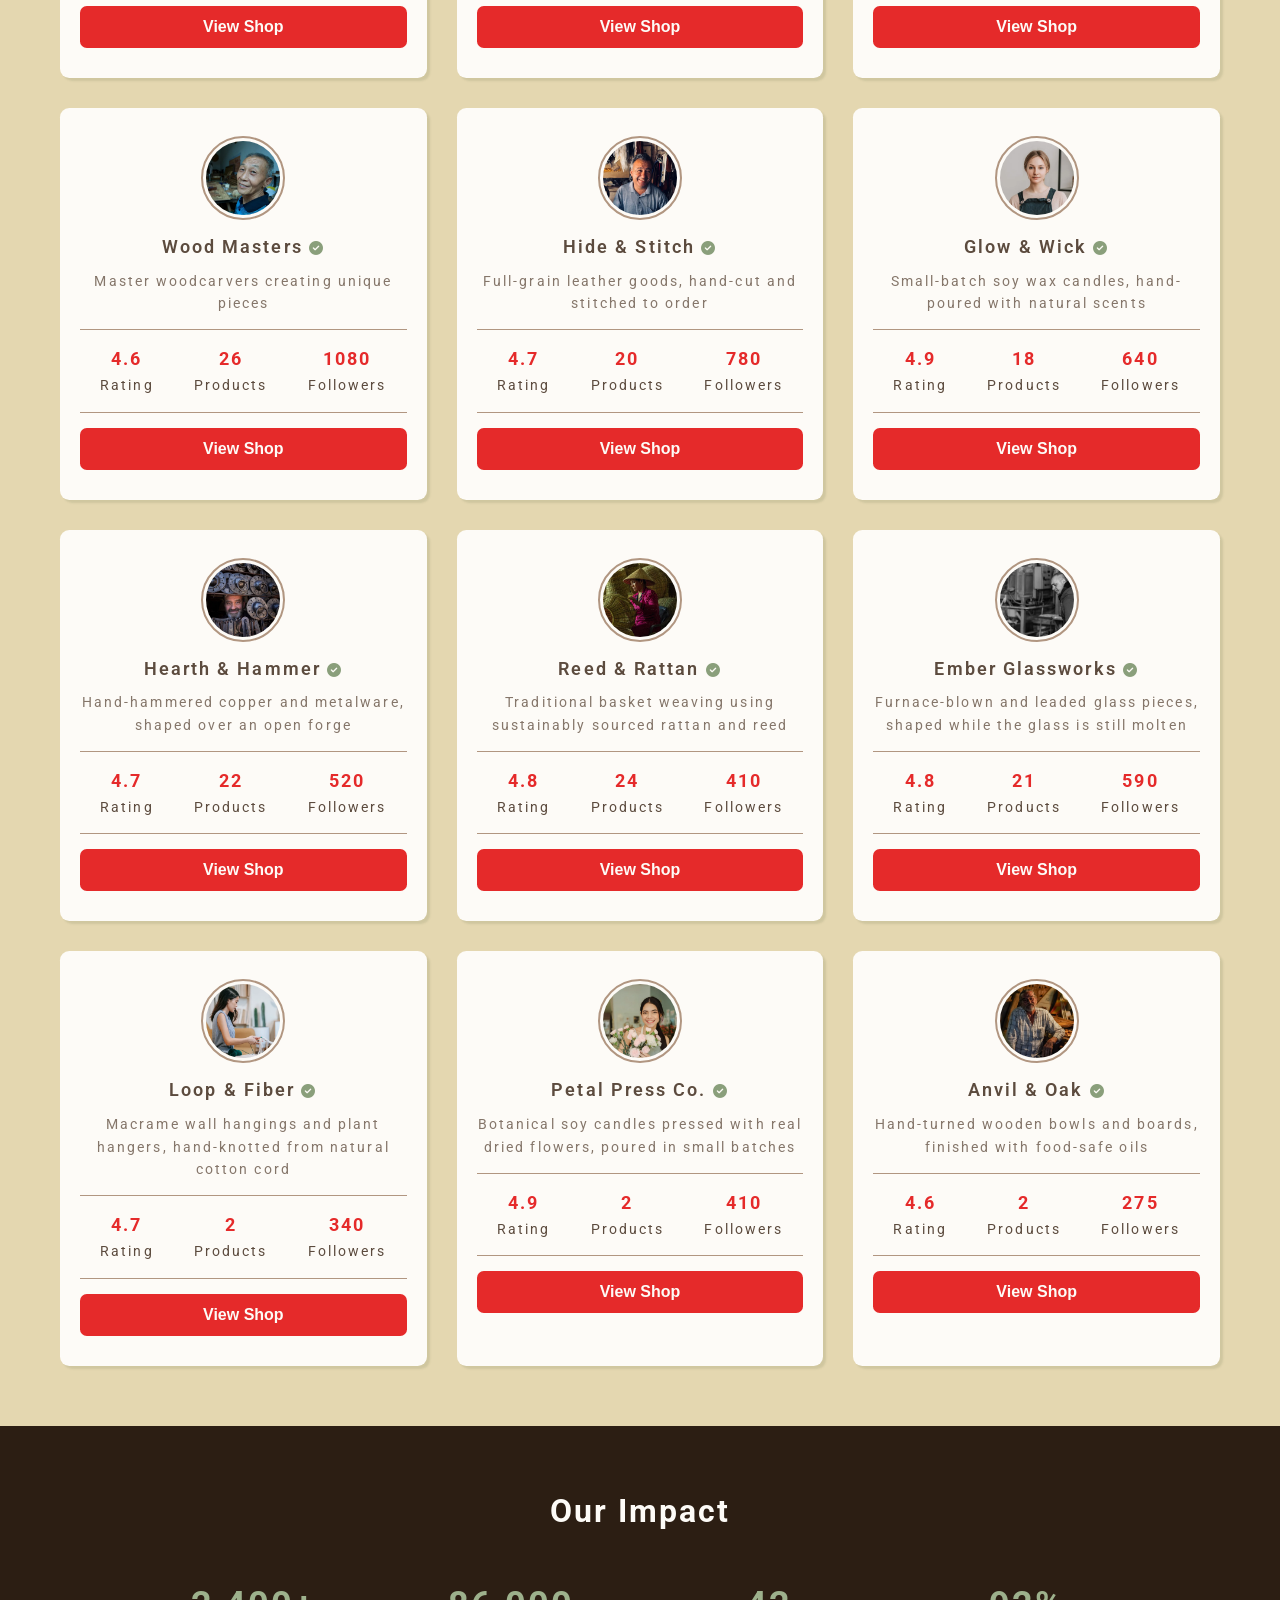
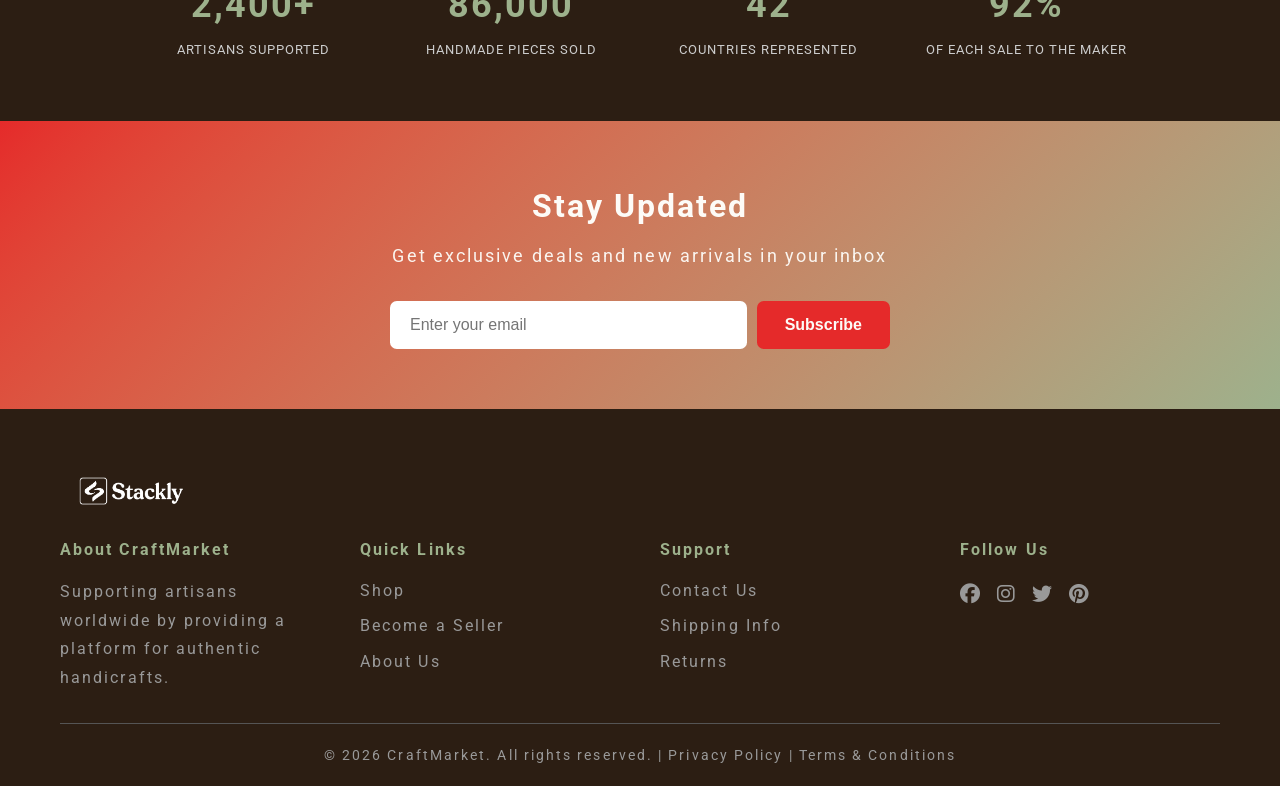
==== commit 2bd9148b: "roup" ====
--- a/index.html
+++ b/index.html
@@ -20,7 +20,7 @@
                         <img src="assets/images/Stackly_logo_transparent.webp" alt="Stackly" class="logo-img">
                     </a>
                 </div>
-                <nav class="nav-menu">
+                <nav class="nav-menu" id="navMenu">
                     <a href="index.html" class="nav-link active">Home</a>
                     <a href="pages/products.html" class="nav-link">Shop</a>
                     <a href="pages/seller-dashboard.html" class="nav-link">Sell</a>
@@ -40,6 +40,11 @@
                         <i class="fas fa-user"></i>
                     </a>
                 </div>
+                <button class="menu-toggle" id="menuToggle" aria-label="Toggle menu" aria-expanded="false" aria-controls="navMenu">
+                    <span class="menu-toggle-bar"></span>
+                    <span class="menu-toggle-bar"></span>
+                    <span class="menu-toggle-bar"></span>
+                </button>
             </div>
         </div>
     </header>
--- a/css/styles.css
+++ b/css/styles.css
@@ -288,6 +288,57 @@
     font-weight: bold;
 }
 
+/* ============ HAMBURGER MENU TOGGLE ============ */
+.menu-toggle {
+    display: none;
+    flex-direction: column;
+    justify-content: center;
+    align-items: center;
+    gap: 5px;
+    width: 40px;
+    height: 40px;
+    padding: 0;
+    background: none;
+    border: none;
+    border-radius: var(--radius);
+    cursor: pointer;
+    transition: background-color 0.2s ease;
+}
+
+.menu-toggle:hover {
+    background-color: var(--light-bg);
+}
+
+.navbar-overlay .menu-toggle:hover {
+    background-color: rgba(255, 255, 255, 0.16);
+}
+
+.menu-toggle-bar {
+    display: block;
+    width: 24px;
+    height: 2px;
+    background-color: var(--text-dark);
+    border-radius: 2px;
+    transition: transform 0.3s ease, opacity 0.3s ease, background-color 0.3s ease;
+}
+
+.navbar-overlay .menu-toggle-bar {
+    background-color: var(--white);
+}
+
+/* Morph into an X when the menu is open */
+.menu-toggle.active .menu-toggle-bar:nth-child(1) {
+    transform: translateY(7px) rotate(45deg);
+}
+
+.menu-toggle.active .menu-toggle-bar:nth-child(2) {
+    opacity: 0;
+}
+
+.menu-toggle.active .menu-toggle-bar:nth-child(3) {
+    transform: translateY(-7px) rotate(-45deg);
+}
+
 /* ============ HERO SECTION ============ */
 .hero {
     background: linear-gradient(135deg, var(--primary-color), var(--secondary-color));
@@ -595,7 +646,8 @@
 .product-grid,
 .seller-grid {
     display: grid;
-    grid-template-columns: repeat(auto-fill, minmax(250px, 1fr));
+    /* 280px keeps this at exactly 3 columns on desktop (9 artisans = 3 even rows) */
+    grid-template-columns: repeat(auto-fit, minmax(280px, 1fr));
     gap: 30px;
 }
 
@@ -853,6 +905,21 @@
     justify-content: center;
     font-size: 40px;
     color: var(--white);
+    overflow: hidden;
+    border: 3px solid var(--white);
+    outline: 2px solid var(--border-color);
+    transition: outline-color 0.3s ease;
+}
+
+.seller-card:hover .seller-avatar {
+    outline-color: var(--primary-color);
+}
+
+.seller-avatar img {
+    width: 100%;
+    height: 100%;
+    object-fit: cover;
+    display: block;
 }
 
 .seller-name {
@@ -1156,8 +1223,62 @@
 
 /* ============ RESPONSIVE ============ */
 @media (max-width: 768px) {
+    .menu-toggle {
+        display: flex;
+        order: 3;
+    }
+
+    .navbar-content {
+        flex-wrap: wrap;
+    }
+
+    .nav-icons {
+        order: 2;
+        margin-left: auto;
+    }
+
     .nav-menu {
-        gap: 15px;
+        order: 4;
+        flex-direction: column;
+        align-items: flex-start;
+        gap: 0;
+        width: 100%;
+        max-height: 0;
+        overflow: hidden;
+        opacity: 0;
+        margin-top: 0;
+        transition: max-height 0.3s ease, opacity 0.25s ease, margin-top 0.3s ease;
+    }
+
+    .nav-menu.active {
+        max-height: 400px;
+        opacity: 1;
+        margin-top: 18px;
+    }
+
+    .nav-menu .nav-link {
+        width: 100%;
+        padding: 12px 4px;
+        border-top: 1px solid var(--border-color);
+    }
+
+    .navbar-overlay .nav-menu {
+        background: rgba(20, 14, 8, 0.55);
+        backdrop-filter: blur(12px) saturate(160%);
+        -webkit-backdrop-filter: blur(12px) saturate(160%);
+        border-radius: var(--radius-lg);
+    }
+
+    .navbar-overlay .nav-menu.active {
+        padding: 4px 14px;
+    }
+
+    .navbar-overlay .nav-menu .nav-link {
+        border-top-color: rgba(255, 255, 255, 0.25);
+    }
+
+    .nav-menu .nav-link::after {
+        display: none;
     }
 
     .hero h1 {
@@ -1186,17 +1307,6 @@
 }
 
 @media (max-width: 480px) {
-    .navbar-content {
-        flex-wrap: wrap;
-    }
-
-    .nav-menu {
-        order: 3;
-        width: 100%;
-        gap: 15px;
-        margin-top: 15px;
-    }
-
     .hero h1 {
         font-size: 24px;
     }
